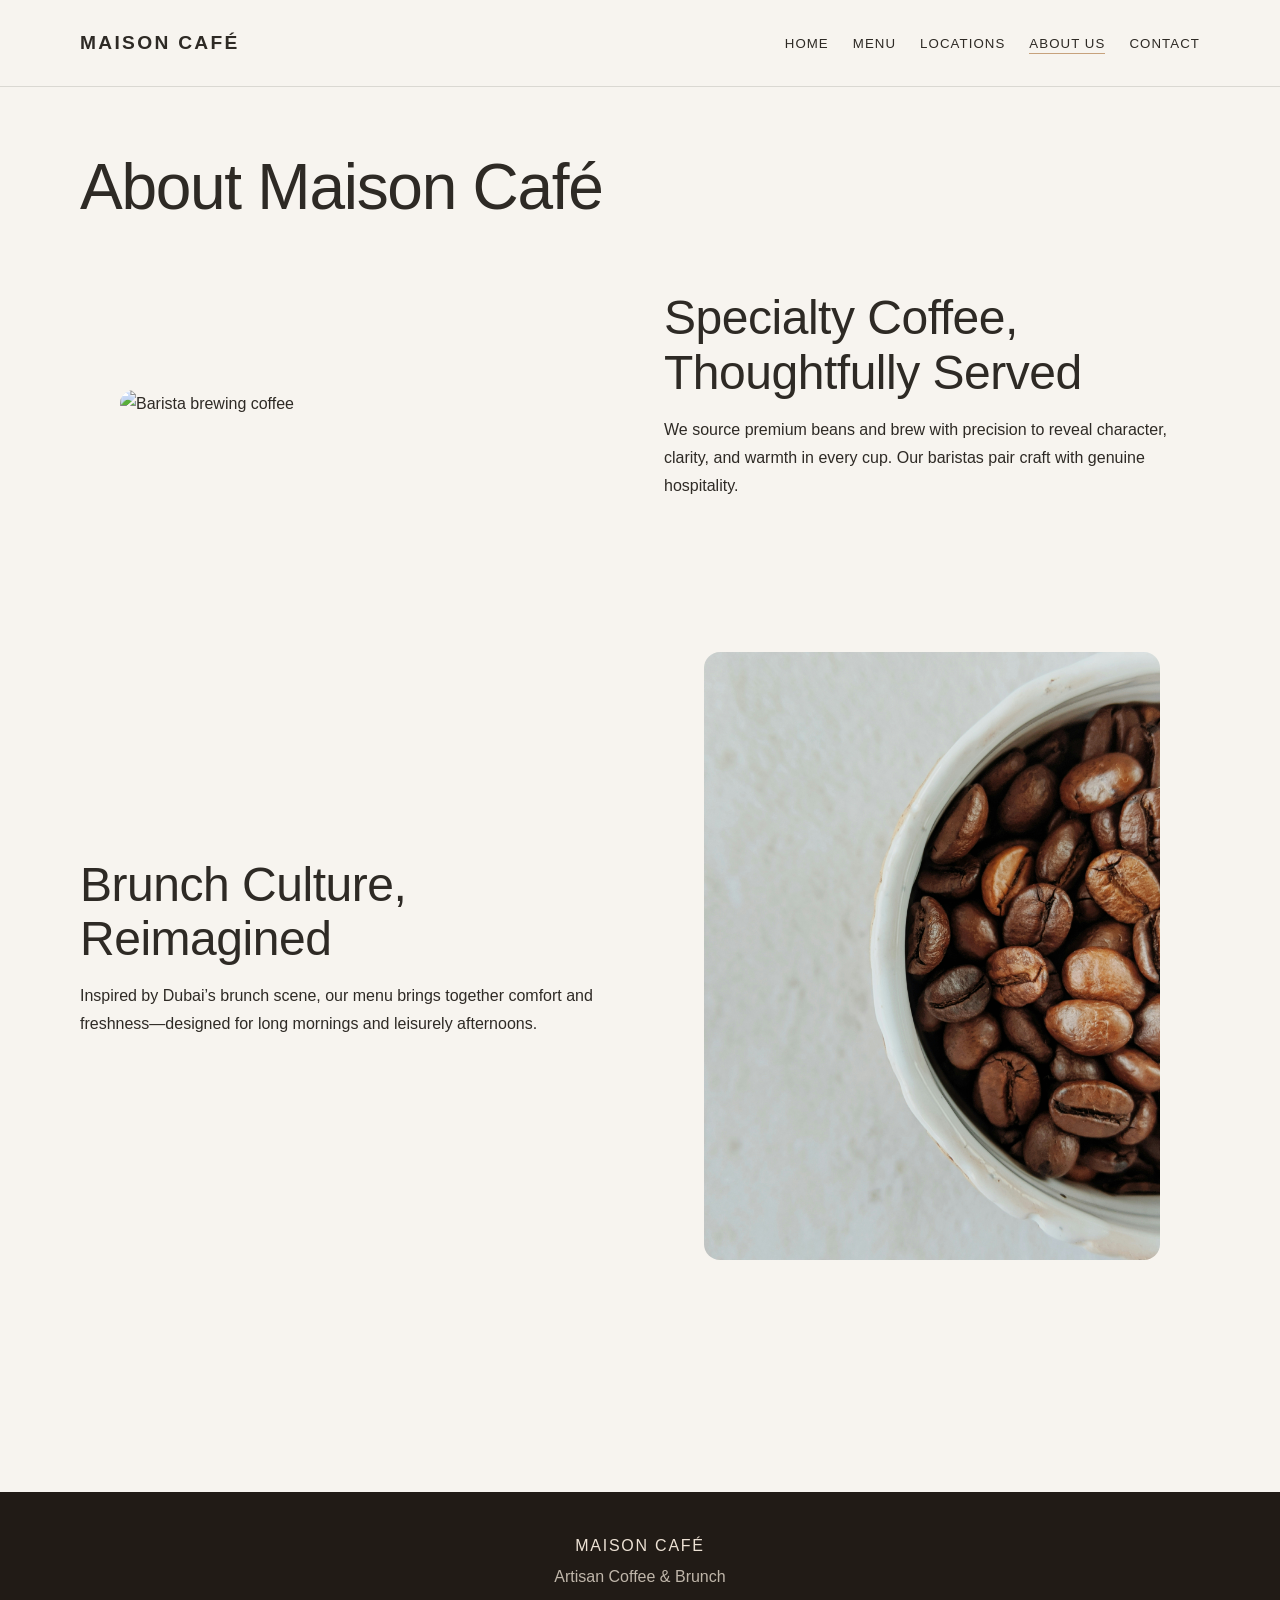
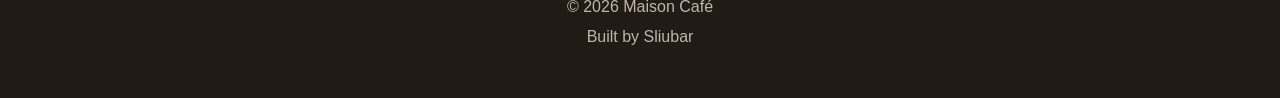
==== about.html @ 977159f5 "Refine site into warm editorial cafe aesthetic" ====
<!DOCTYPE html>
<html lang="en">
<head>
  <meta charset="UTF-8" />
  <meta name="viewport" content="width=device-width, initial-scale=1.0" />
  <title>About | Maison Café</title>
  <link rel="icon" type="image/png" href="images/cafe.favicon.png" />
  <link rel="stylesheet" href="style.css" />
</head>
<body>
  <header class="site-header">
    <nav class="nav container">
      <a class="brand" href="index.html">Maison Café</a>
      <button class="menu-toggle" aria-label="Toggle navigation" aria-expanded="false">☰</button>
      <ul class="nav-links">
        <li><a href="index.html">Home</a></li>
        <li><a href="menu.html">Menu</a></li>
        <li><a href="locations.html">Locations</a></li>
        <li><a class="active" href="about.html">About Us</a></li>
        <li><a href="contact.html">Contact</a></li>
      </ul>
    </nav>
  </header>

  <main class="page-main container reveal">
    <h1 class="page-title">About Maison Café</h1>

    <section class="split section-tight">
      <figure class="image-frame parallax-item"><img src="images/barista.jpg" alt="Barista brewing coffee" /></figure>
      <div class="panel">
        <h2>Specialty Coffee, Thoughtfully Served</h2>
        <p>We source premium beans and brew with precision to reveal character, clarity, and warmth in every cup. Our baristas pair craft with genuine hospitality.</p>
      </div>
    </section>

    <section class="split section-tight">
      <div class="panel">
        <h2>Brunch Culture, Reimagined</h2>
        <p>Inspired by Dubai’s brunch scene, our menu brings together comfort and freshness—designed for long mornings and leisurely afternoons.</p>
      </div>
      <figure class="image-frame parallax-item"><img src="images/coffee-beans.jpg" alt="Coffee beans close-up" /></figure>
    </section>
  </main>

  <footer class="footer"><div class="container"><h3>Maison Café</h3><p>Artisan Coffee &amp; Brunch</p><p>© 2026 Maison Café</p><p>Built by Sliubar</p></div></footer>
  <script src="script.js"></script>
</body>
</html>
---- style.css ----
@import url('https://fonts.cdnfonts.com/css/metropolis-2');

:root {
  --font-main: 'Metropolis', 'Helvetica Neue', Arial, sans-serif;
  --bg: #F7F4EF;
  --surface: #FCF8F2;
  --text: #2E2A25;
  --muted: #6A615A;
  --accent: #C7A27C;
  --line: rgba(46, 42, 37, 0.14);
  --radius: 16px;
}

* { box-sizing: border-box; }
html { scroll-behavior: smooth; }
html, body { margin: 0; padding: 0; }
body {
  font-family: var(--font-main);
  color: var(--text);
  background: var(--bg);
  line-height: 1.75;
}
img { max-width: 100%; display: block; }
a { color: inherit; text-decoration: none; }

.container { width: min(1120px, 92%); margin-inline: auto; }
.section { padding: 7rem 0; }
.section-tight { padding: 3rem 0 4.5rem; }

.site-header {
  position: sticky;
  top: 0;
  z-index: 1000;
  background: rgba(247, 244, 239, 0.95);
  border-bottom: 1px solid var(--line);
  transition: padding .3s ease;
}
.nav {
  min-height: 86px;
  display: flex;
  align-items: center;
  justify-content: space-between;
  gap: 1rem;
}
.brand {
  letter-spacing: .12em;
  text-transform: uppercase;
  font-size: 1.2rem;
  font-weight: 600;
}
.nav-links {
  list-style: none;
  display: flex;
  gap: 1.5rem;
  margin: 0;
  padding: 0;
}
.nav-links a {
  position: relative;
  text-transform: uppercase;
  letter-spacing: .08em;
  font-size: .83rem;
  padding-bottom: .2rem;
}
.nav-links a::after {
  content: '';
  position: absolute;
  left: 0;
  bottom: 0;
  width: 0;
  height: 1px;
  background: var(--accent);
  transition: width .3s ease;
}
.nav-links a:hover::after,
.nav-links a.active::after { width: 100%; }
.menu-toggle { display: none; border: 0; background: transparent; font-size: 1.3rem; color: var(--text); }

.hero {
  min-height: 92vh;
  display: flex;
  align-items: center;
  justify-content: center;
  position: relative;
  background-image: var(--hero-image);
  background-size: cover;
  background-position: center;
  text-align: center;
}
.hero-overlay {
  position: absolute;
  inset: 0;
  background: linear-gradient(180deg, rgba(33, 25, 19, 0.38), rgba(33, 25, 19, 0.46));
}
.hero-content {
  position: relative;
  color: #fff;
  max-width: 780px;
  padding: 5rem 0;
}
.eyebrow {
  text-transform: uppercase;
  letter-spacing: .22em;
  font-size: .75rem;
  margin-bottom: .9rem;
}
h1, h2, h3 {
  margin-top: 0;
  line-height: 1.13;
  font-weight: 500;
  letter-spacing: -.01em;
}
.hero h1 { font-size: clamp(3rem, 8vw, 5.8rem); margin-bottom: .75rem; }
.hero p { font-size: clamp(1.05rem, 2vw, 1.35rem); margin: 0 auto 1.8rem; }

.btn {
  display: inline-block;
  background: var(--accent);
  color: #fff;
  border-radius: 999px;
  padding: .88rem 1.45rem;
  font-weight: 600;
  transition: transform .25s ease, background .25s ease;
}
.btn:hover { transform: translateY(-2px); background: #b8926c; }

.page-main { padding: 4rem 0 6rem; }
.page-title {
  font-size: clamp(2.2rem, 5vw, 4rem);
  margin-bottom: 1.25rem;
  letter-spacing: -.02em;
}
.lead { color: var(--muted); max-width: 760px; margin-bottom: 2.2rem; }

.split {
  display: grid;
  grid-template-columns: 1fr 1fr;
  gap: 3rem;
  align-items: center;
}
.rounded { border-radius: var(--radius); }
.text-link { color: #7f6043; font-weight: 600; }

.panel {
  background: transparent;
  border: 0;
  padding: 0;
}
.panel h2 { font-size: clamp(1.8rem, 4vw, 3rem); margin-bottom: 1rem; }

.image-frame {
  overflow: hidden;
  border-radius: var(--radius);
}
.image-frame img {
  width: 100%;
  height: 100%;
  object-fit: cover;
  transition: transform .8s ease;
}
.image-frame:hover img { transform: scale(1.04); }

.feature-grid {
  display: grid;
  gap: 2.2rem;
  grid-template-columns: repeat(3, 1fr);
}
.feature-item h3 { margin-bottom: .4rem; font-size: 1.2rem; }
.feature-item p { margin: 0; color: var(--muted); }

.menu-layout {
  display: grid;
  gap: 3rem;
}
.menu-block {
  display: grid;
  grid-template-columns: 340px 1fr;
  gap: 2rem;
  align-items: center;
  padding: 2rem 0;
  border-top: 1px solid var(--line);
}
.menu-block:last-child { border-bottom: 1px solid var(--line); }
.menu-photo {
  border-radius: var(--radius);
  overflow: hidden;
}
.menu-photo img {
  width: 100%;
  aspect-ratio: 4/3;
  object-fit: cover;
  transition: transform .7s ease;
}
.menu-photo:hover img { transform: scale(1.04); }
.menu-title {
  font-size: 1.55rem;
  margin-bottom: 1rem;
}
.menu-list {
  list-style: none;
  margin: 0;
  padding: 0;
}
.menu-list li {
  display: flex;
  justify-content: space-between;
  align-items: baseline;
  padding: .65rem 0;
  border-bottom: 1px dashed rgba(46, 42, 37, 0.2);
}
.menu-list li:last-child { border-bottom: 0; }
.menu-list span { color: var(--muted); }
.menu-list strong { font-weight: 600; }

.location-card,
.contact-form {
  background: var(--surface);
  border: 1px solid var(--line);
  border-radius: var(--radius);
  padding: 1.6rem;
}
.map {
  width: 100%;
  min-height: 420px;
  border: 0;
  border-radius: var(--radius);
}

.contact-form { display: grid; gap: .9rem; }
label { font-size: .85rem; letter-spacing: .05em; text-transform: uppercase; color: var(--muted); }
input, textarea {
  width: 100%;
  border: 1px solid rgba(46, 42, 37, 0.22);
  border-radius: 10px;
  padding: .82rem .95rem;
  background: #fff;
  font: inherit;
}
textarea { resize: vertical; }

.footer {
  margin-top: 3rem;
  background: #211b16;
  color: #ece1d4;
  padding: 2.8rem 0;
  text-align: center;
}
.footer h3 {
  letter-spacing: .11em;
  text-transform: uppercase;
  font-size: 1rem;
  margin-bottom: .55rem;
}
.footer p { margin: .12rem 0; color: rgba(236, 225, 212, 0.78); }

.reveal {
  opacity: 0;
  transform: translateY(24px);
  transition: .9s ease;
}
.reveal.visible {
  opacity: 1;
  transform: none;
}

@media (max-width: 980px) {
  .split { grid-template-columns: 1fr; gap: 2rem; }
  .feature-grid { grid-template-columns: 1fr; gap: 1.4rem; }
  .menu-block { grid-template-columns: 1fr; gap: 1.2rem; }
}

@media (max-width: 700px) {
  .menu-toggle { display: block; }
  .nav-links {
    position: absolute;
    top: 85px;
    left: 0;
    right: 0;
    background: var(--bg);
    border-bottom: 1px solid var(--line);
    flex-direction: column;
    padding: 1rem 4%;
    transform: scaleY(0);
    transform-origin: top;
    transition: transform .25s ease;
  }
  .nav-links.open { transform: scaleY(1); }
  .section { padding: 5rem 0; }
}
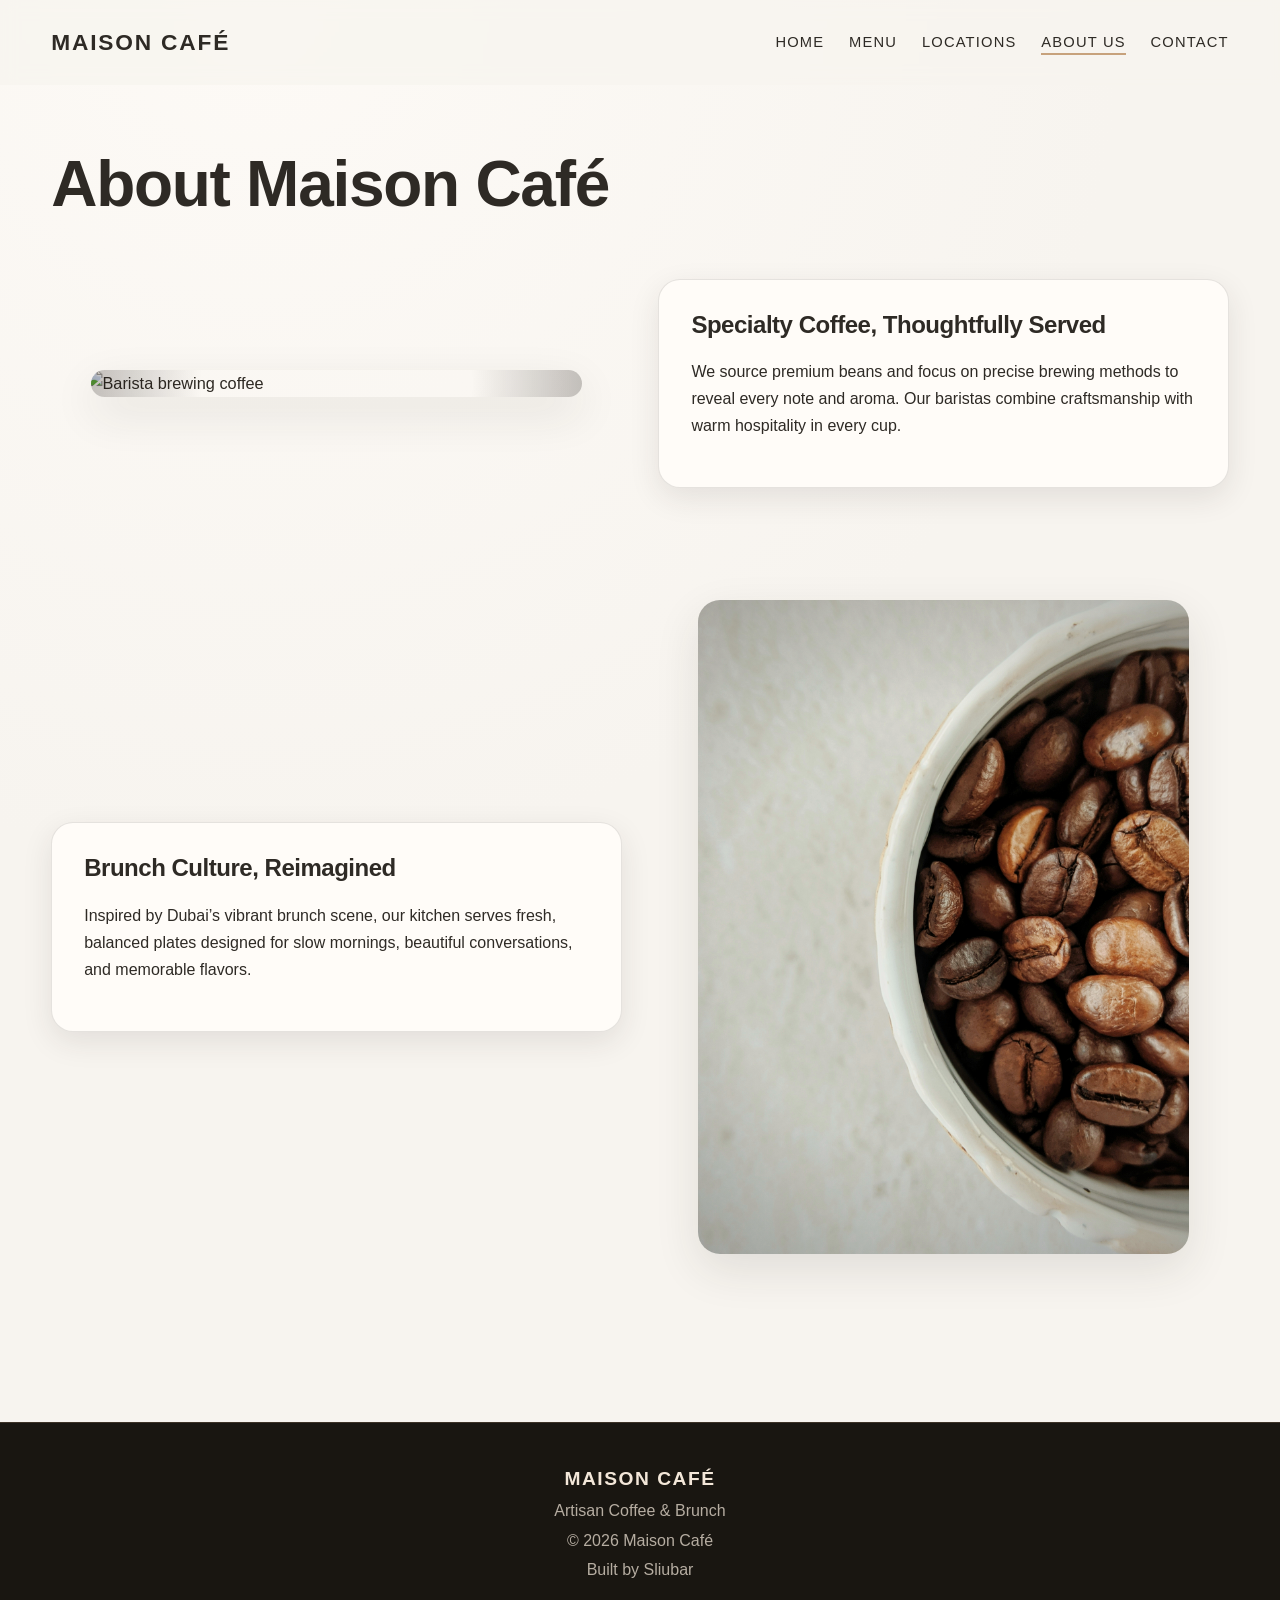
==== commit d9f18882: "Merge branch 'main' into codex/update-website-design-for-cafe-7hub5o" ====
--- a/about.html
+++ b/about.html
@@ -8,6 +8,7 @@
   <link rel="stylesheet" href="style.css" />
 </head>
 <body>
+  <div class="scroll-progress" aria-hidden="true"></div>
   <header class="site-header">
     <nav class="nav container">
       <a class="brand" href="index.html">Maison Café</a>
@@ -26,19 +27,19 @@
     <h1 class="page-title">About Maison Café</h1>
 
     <section class="split section-tight">
-      <figure class="image-frame parallax-item"><img src="images/barista.jpg" alt="Barista brewing coffee" /></figure>
+      <figure class="parallax-image-wrap shadow parallax-item"><img src="images/barista.jpg" alt="Barista brewing coffee" class="rounded" /></figure>
       <div class="panel">
         <h2>Specialty Coffee, Thoughtfully Served</h2>
-        <p>We source premium beans and brew with precision to reveal character, clarity, and warmth in every cup. Our baristas pair craft with genuine hospitality.</p>
+        <p>We source premium beans and focus on precise brewing methods to reveal every note and aroma. Our baristas combine craftsmanship with warm hospitality in every cup.</p>
       </div>
     </section>
 
     <section class="split section-tight">
       <div class="panel">
         <h2>Brunch Culture, Reimagined</h2>
-        <p>Inspired by Dubai’s brunch scene, our menu brings together comfort and freshness—designed for long mornings and leisurely afternoons.</p>
+        <p>Inspired by Dubai’s vibrant brunch scene, our kitchen serves fresh, balanced plates designed for slow mornings, beautiful conversations, and memorable flavors.</p>
       </div>
-      <figure class="image-frame parallax-item"><img src="images/coffee-beans.jpg" alt="Coffee beans close-up" /></figure>
+      <figure class="parallax-image-wrap shadow parallax-item"><img src="images/coffee-beans.jpg" alt="Coffee beans close-up" class="rounded" /></figure>
     </section>
   </main>
 
--- a/style.css
+++ b/style.css
@@ -1,14 +1,19 @@
-@import url('https://fonts.cdnfonts.com/css/metropolis-2');
+@import url('https://fonts.cdnfonts.com/css/maroni');
+@import url('https://fonts.cdnfonts.com/css/brockmann');
 
 :root {
   --font-main: 'Metropolis', 'Helvetica Neue', Arial, sans-serif;
   --bg: #F7F4EF;
-  --surface: #FCF8F2;
+  --surface: #FFFCF8;
   --text: #2E2A25;
-  --muted: #6A615A;
+  --muted: #6a6058;
   --accent: #C7A27C;
-  --line: rgba(46, 42, 37, 0.14);
-  --radius: 16px;
+  --accent-dark: #a88056;
+  --line: rgba(46, 42, 37, 0.12);
+  --glass: rgba(247, 244, 239, 0.72);
+  --shadow-soft: 0 16px 45px rgba(46, 42, 37, 0.11);
+  --shadow-card: 0 10px 30px rgba(46, 42, 37, 0.1);
+  --radius: 22px;
 }
 
 * { box-sizing: border-box; }
@@ -17,266 +22,279 @@
 body {
   font-family: var(--font-main);
   color: var(--text);
-  background: var(--bg);
-  line-height: 1.75;
+  background: radial-gradient(circle at 20% 0%, #fdfaf6 0%, var(--bg) 45%);
+  line-height: 1.7;
 }
 img { max-width: 100%; display: block; }
 a { color: inherit; text-decoration: none; }
 
-.container { width: min(1120px, 92%); margin-inline: auto; }
-.section { padding: 7rem 0; }
-.section-tight { padding: 3rem 0 4.5rem; }
+.scroll-progress {
+  position: fixed;
+  top: 0;
+  left: 0;
+  height: 3px;
+  width: 0;
+  z-index: 2200;
+  background: linear-gradient(90deg, var(--accent-dark), var(--accent));
+}
+
+.container { width: min(1180px, 92%); margin-inline: auto; }
+.section { padding: 6rem 0; }
+.section-tight { padding: 2.5rem 0 3.5rem; }
 
 .site-header {
   position: sticky;
   top: 0;
-  z-index: 1000;
-  background: rgba(247, 244, 239, 0.95);
-  border-bottom: 1px solid var(--line);
-  transition: padding .3s ease;
+  z-index: 2000;
+  background: var(--glass);
+  border-bottom: 1px solid transparent;
+  backdrop-filter: blur(8px);
+  transition: .35s ease;
+}
+.site-header.scrolled {
+  border-bottom-color: var(--line);
+  backdrop-filter: blur(16px);
+  box-shadow: 0 10px 22px rgba(46, 42, 37, 0.08);
 }
 .nav {
-  min-height: 86px;
+  min-height: 84px;
   display: flex;
   align-items: center;
   justify-content: space-between;
   gap: 1rem;
-}
+  transition: min-height .35s ease;
+}
+.site-header.scrolled .nav { min-height: 68px; }
 .brand {
-  letter-spacing: .12em;
+  font-size: 1.42rem;
+  letter-spacing: 0.08em;
   text-transform: uppercase;
-  font-size: 1.2rem;
   font-weight: 600;
 }
-.nav-links {
-  list-style: none;
-  display: flex;
-  gap: 1.5rem;
-  margin: 0;
-  padding: 0;
-}
+.nav-links { list-style: none; display: flex; gap: 1.55rem; margin: 0; padding: 0; }
 .nav-links a {
   position: relative;
+  padding-bottom: 0.2rem;
+  font-size: .92rem;
+  letter-spacing: .08em;
   text-transform: uppercase;
-  letter-spacing: .08em;
-  font-size: .83rem;
-  padding-bottom: .2rem;
 }
 .nav-links a::after {
   content: '';
   position: absolute;
+  bottom: -1px;
   left: 0;
-  bottom: 0;
   width: 0;
-  height: 1px;
+  height: 1.5px;
   background: var(--accent);
-  transition: width .3s ease;
+  transition: width .32s ease;
 }
 .nav-links a:hover::after,
 .nav-links a.active::after { width: 100%; }
-.menu-toggle { display: none; border: 0; background: transparent; font-size: 1.3rem; color: var(--text); }
+.menu-toggle { display: none; border: 0; background: transparent; font-size: 1.4rem; color: var(--text); }
 
 .hero {
-  min-height: 92vh;
+  min-height: 100vh;
   display: flex;
   align-items: center;
   justify-content: center;
   position: relative;
+  overflow: hidden;
+}
+.hero::before {
+  content: '';
+  position: absolute;
+  inset: 0;
   background-image: var(--hero-image);
   background-size: cover;
   background-position: center;
-  text-align: center;
-}
+  transform: scale(1.06);
+  animation: heroZoom 8s ease-out forwards;
+  will-change: transform;
+}
+@keyframes heroZoom { to { transform: scale(1.13); } }
 .hero-overlay {
   position: absolute;
   inset: 0;
-  background: linear-gradient(180deg, rgba(33, 25, 19, 0.38), rgba(33, 25, 19, 0.46));
+  background:
+    radial-gradient(circle at 70% 20%, rgba(199,162,124,0.14) 0%, transparent 40%),
+    linear-gradient(105deg, rgba(20, 16, 12, 0.7), rgba(20, 16, 12, 0.25));
 }
 .hero-content {
   position: relative;
   color: #fff;
-  max-width: 780px;
-  padding: 5rem 0;
+  padding: 7rem 0;
+  max-width: 760px;
 }
 .eyebrow {
   text-transform: uppercase;
-  letter-spacing: .22em;
+  letter-spacing: .26em;
   font-size: .75rem;
+  opacity: .92;
   margin-bottom: .9rem;
 }
-h1, h2, h3 {
+h1, h2, h3, h4, h5, h6 {
   margin-top: 0;
-  line-height: 1.13;
-  font-weight: 500;
-  letter-spacing: -.01em;
-}
-.hero h1 { font-size: clamp(3rem, 8vw, 5.8rem); margin-bottom: .75rem; }
-.hero p { font-size: clamp(1.05rem, 2vw, 1.35rem); margin: 0 auto 1.8rem; }
+  line-height: 1.1;
+  letter-spacing: -0.02em;
+  font-weight: 600;
+}
+.hero h1 { font-size: clamp(3.2rem, 9vw, 7rem); margin: 0 0 1rem; }
+.hero p { font-size: clamp(1rem, 2vw, 1.32rem); max-width: 560px; }
 
 .btn {
-  display: inline-block;
+  display: inline-flex;
+  align-items: center;
+  gap: .5rem;
   background: var(--accent);
   color: #fff;
+  padding: .95rem 1.5rem;
   border-radius: 999px;
-  padding: .88rem 1.45rem;
+  border: 0;
   font-weight: 600;
-  transition: transform .25s ease, background .25s ease;
-}
-.btn:hover { transform: translateY(-2px); background: #b8926c; }
+  letter-spacing: .03em;
+  box-shadow: 0 12px 24px rgba(199, 162, 124, .34);
+  transition: .3s ease;
+}
+.btn:hover { transform: translateY(-3px); box-shadow: 0 16px 30px rgba(199, 162, 124, .42); background: var(--accent-dark); }
 
 .page-main { padding: 4rem 0 6rem; }
-.page-title {
-  font-size: clamp(2.2rem, 5vw, 4rem);
-  margin-bottom: 1.25rem;
-  letter-spacing: -.02em;
-}
+.page-title { font-size: clamp(2.4rem, 5vw, 4.3rem); margin-bottom: 1.2rem; }
 .lead { color: var(--muted); max-width: 760px; margin-bottom: 2.2rem; }
 
-.split {
-  display: grid;
-  grid-template-columns: 1fr 1fr;
-  gap: 3rem;
-  align-items: center;
-}
+.split { display: grid; grid-template-columns: 1fr 1fr; gap: 2.3rem; align-items: center; }
 .rounded { border-radius: var(--radius); }
-.text-link { color: #7f6043; font-weight: 600; }
-
-.panel {
-  background: transparent;
-  border: 0;
-  padding: 0;
-}
-.panel h2 { font-size: clamp(1.8rem, 4vw, 3rem); margin-bottom: 1rem; }
-
-.image-frame {
+.shadow { box-shadow: var(--shadow-soft); }
+.text-link { color: var(--accent-dark); font-weight: 600; }
+
+.parallax-image-wrap {
+  position: relative;
   overflow: hidden;
   border-radius: var(--radius);
 }
-.image-frame img {
+.parallax-image-wrap::after {
+  content: '';
+  position: absolute;
+  inset: 0;
+  background: radial-gradient(circle at 50% 50%, transparent 55%, rgba(18, 12, 8, 0.24) 100%);
+  pointer-events: none;
+}
+.parallax-image-wrap img {
   width: 100%;
   height: 100%;
   object-fit: cover;
-  transition: transform .8s ease;
-}
-.image-frame:hover img { transform: scale(1.04); }
-
-.feature-grid {
-  display: grid;
-  gap: 2.2rem;
-  grid-template-columns: repeat(3, 1fr);
-}
-.feature-item h3 { margin-bottom: .4rem; font-size: 1.2rem; }
-.feature-item p { margin: 0; color: var(--muted); }
-
-.menu-layout {
-  display: grid;
-  gap: 3rem;
-}
-.menu-block {
-  display: grid;
-  grid-template-columns: 340px 1fr;
-  gap: 2rem;
-  align-items: center;
-  padding: 2rem 0;
-  border-top: 1px solid var(--line);
-}
-.menu-block:last-child { border-bottom: 1px solid var(--line); }
-.menu-photo {
+  filter: sepia(.12) saturate(1.05) contrast(1.02);
+  transform: scale(1.02);
+  transition: transform .6s ease;
+}
+.parallax-image-wrap:hover img { transform: scale(1.08); }
+
+.panel, .menu-card, .location-card, .contact-form {
+  background: var(--surface);
   border-radius: var(--radius);
+  border: 1px solid var(--line);
+  box-shadow: var(--shadow-card);
+}
+.panel { padding: 2rem; }
+
+.card-grid { display: grid; gap: 1.35rem; }
+.card-grid.three { grid-template-columns: repeat(3, 1fr); }
+.card-grid.four { grid-template-columns: repeat(4, 1fr); }
+.menu-card {
   overflow: hidden;
-}
-.menu-photo img {
+  transition: transform .35s ease, box-shadow .35s ease;
+}
+.menu-card img {
   width: 100%;
   aspect-ratio: 4/3;
   object-fit: cover;
-  transition: transform .7s ease;
-}
-.menu-photo:hover img { transform: scale(1.04); }
-.menu-title {
-  font-size: 1.55rem;
-  margin-bottom: 1rem;
-}
-.menu-list {
-  list-style: none;
-  margin: 0;
-  padding: 0;
-}
-.menu-list li {
-  display: flex;
-  justify-content: space-between;
-  align-items: baseline;
-  padding: .65rem 0;
-  border-bottom: 1px dashed rgba(46, 42, 37, 0.2);
-}
-.menu-list li:last-child { border-bottom: 0; }
-.menu-list span { color: var(--muted); }
-.menu-list strong { font-weight: 600; }
-
-.location-card,
-.contact-form {
-  background: var(--surface);
-  border: 1px solid var(--line);
-  border-radius: var(--radius);
-  padding: 1.6rem;
-}
+  transition: transform .6s cubic-bezier(.2,.6,.1,1);
+  filter: sepia(.08) saturate(1.05);
+}
+.menu-card:hover { transform: translateY(-8px); box-shadow: var(--shadow-soft); }
+.menu-card:hover img { transform: scale(1.08); }
+.card-content { padding: 1rem 1.1rem 1.25rem; }
+.card-content h3 { margin-bottom: .2rem; font-size: 1.1rem; }
+.card-content p { margin: 0; color: var(--accent-dark); font-weight: 700; }
+.menu-section-title { margin: 3.2rem 0 1rem; font-size: 2rem; }
+
+.location-card, .contact-form { padding: 1.7rem; }
 .map {
   width: 100%;
   min-height: 420px;
   border: 0;
   border-radius: var(--radius);
-}
-
-.contact-form { display: grid; gap: .9rem; }
-label { font-size: .85rem; letter-spacing: .05em; text-transform: uppercase; color: var(--muted); }
-input, textarea {
+  box-shadow: var(--shadow-soft);
+}
+
+.contact-form { display: grid; gap: 1rem; }
+.field { position: relative; }
+.field input,
+.field textarea {
   width: 100%;
-  border: 1px solid rgba(46, 42, 37, 0.22);
-  border-radius: 10px;
-  padding: .82rem .95rem;
+  padding: 1.2rem .95rem .55rem;
+  border-radius: 12px;
+  border: 1px solid var(--line);
+  font: inherit;
   background: #fff;
-  font: inherit;
-}
-textarea { resize: vertical; }
+  box-shadow: inset 0 1px 0 rgba(255,255,255,.5), 0 6px 16px rgba(46, 42, 37, 0.05);
+}
+.field label {
+  position: absolute;
+  left: .9rem;
+  top: .95rem;
+  font-size: .84rem;
+  color: var(--muted);
+  transition: .24s ease;
+  pointer-events: none;
+}
+.field input:focus,
+.field textarea:focus { outline: none; border-color: rgba(199,162,124,.9); box-shadow: 0 0 0 4px rgba(199,162,124,.15); }
+.field input:focus + label,
+.field input:not(:placeholder-shown) + label,
+.field textarea:focus + label,
+.field textarea:not(:placeholder-shown) + label {
+  transform: translateY(-.55rem) scale(.88);
+  color: var(--accent-dark);
+}
 
 .footer {
-  margin-top: 3rem;
-  background: #211b16;
-  color: #ece1d4;
+  border-top: 1px solid rgba(199,162,124,0.2);
+  background: #191611;
+  color: #f3e7d9;
   padding: 2.8rem 0;
   text-align: center;
 }
-.footer h3 {
-  letter-spacing: .11em;
-  text-transform: uppercase;
-  font-size: 1rem;
-  margin-bottom: .55rem;
-}
-.footer p { margin: .12rem 0; color: rgba(236, 225, 212, 0.78); }
-
-.reveal {
+.footer h3 { font-size: 1.2rem; letter-spacing: .08em; text-transform: uppercase; margin-bottom: .5rem; }
+.footer p { margin: .15rem 0; color: rgba(243, 231, 217, .72); }
+.footer a:hover { color: var(--accent); }
+
+.reveal,
+.reveal-stagger > * {
   opacity: 0;
-  transform: translateY(24px);
-  transition: .9s ease;
-}
-.reveal.visible {
+  transform: translateY(28px);
+  transition: transform .8s cubic-bezier(.18,.71,.23,.99), opacity .8s ease;
+}
+.reveal.visible,
+.reveal-stagger > *.visible {
   opacity: 1;
   transform: none;
 }
 
 @media (max-width: 980px) {
-  .split { grid-template-columns: 1fr; gap: 2rem; }
-  .feature-grid { grid-template-columns: 1fr; gap: 1.4rem; }
-  .menu-block { grid-template-columns: 1fr; gap: 1.2rem; }
+  .card-grid.four, .card-grid.three { grid-template-columns: repeat(2, 1fr); }
+  .split { grid-template-columns: 1fr; }
+  .hero { min-height: 92vh; }
 }
 
 @media (max-width: 700px) {
   .menu-toggle { display: block; }
   .nav-links {
     position: absolute;
-    top: 85px;
+    top: 70px;
     left: 0;
     right: 0;
-    background: var(--bg);
+    background: rgba(247,244,239,.96);
     border-bottom: 1px solid var(--line);
     flex-direction: column;
     padding: 1rem 4%;
@@ -285,5 +303,6 @@
     transition: transform .25s ease;
   }
   .nav-links.open { transform: scaleY(1); }
-  .section { padding: 5rem 0; }
-}
+  .card-grid.four, .card-grid.three { grid-template-columns: 1fr; }
+  .hero h1 { font-size: clamp(2.7rem, 11vw, 4rem); }
+}
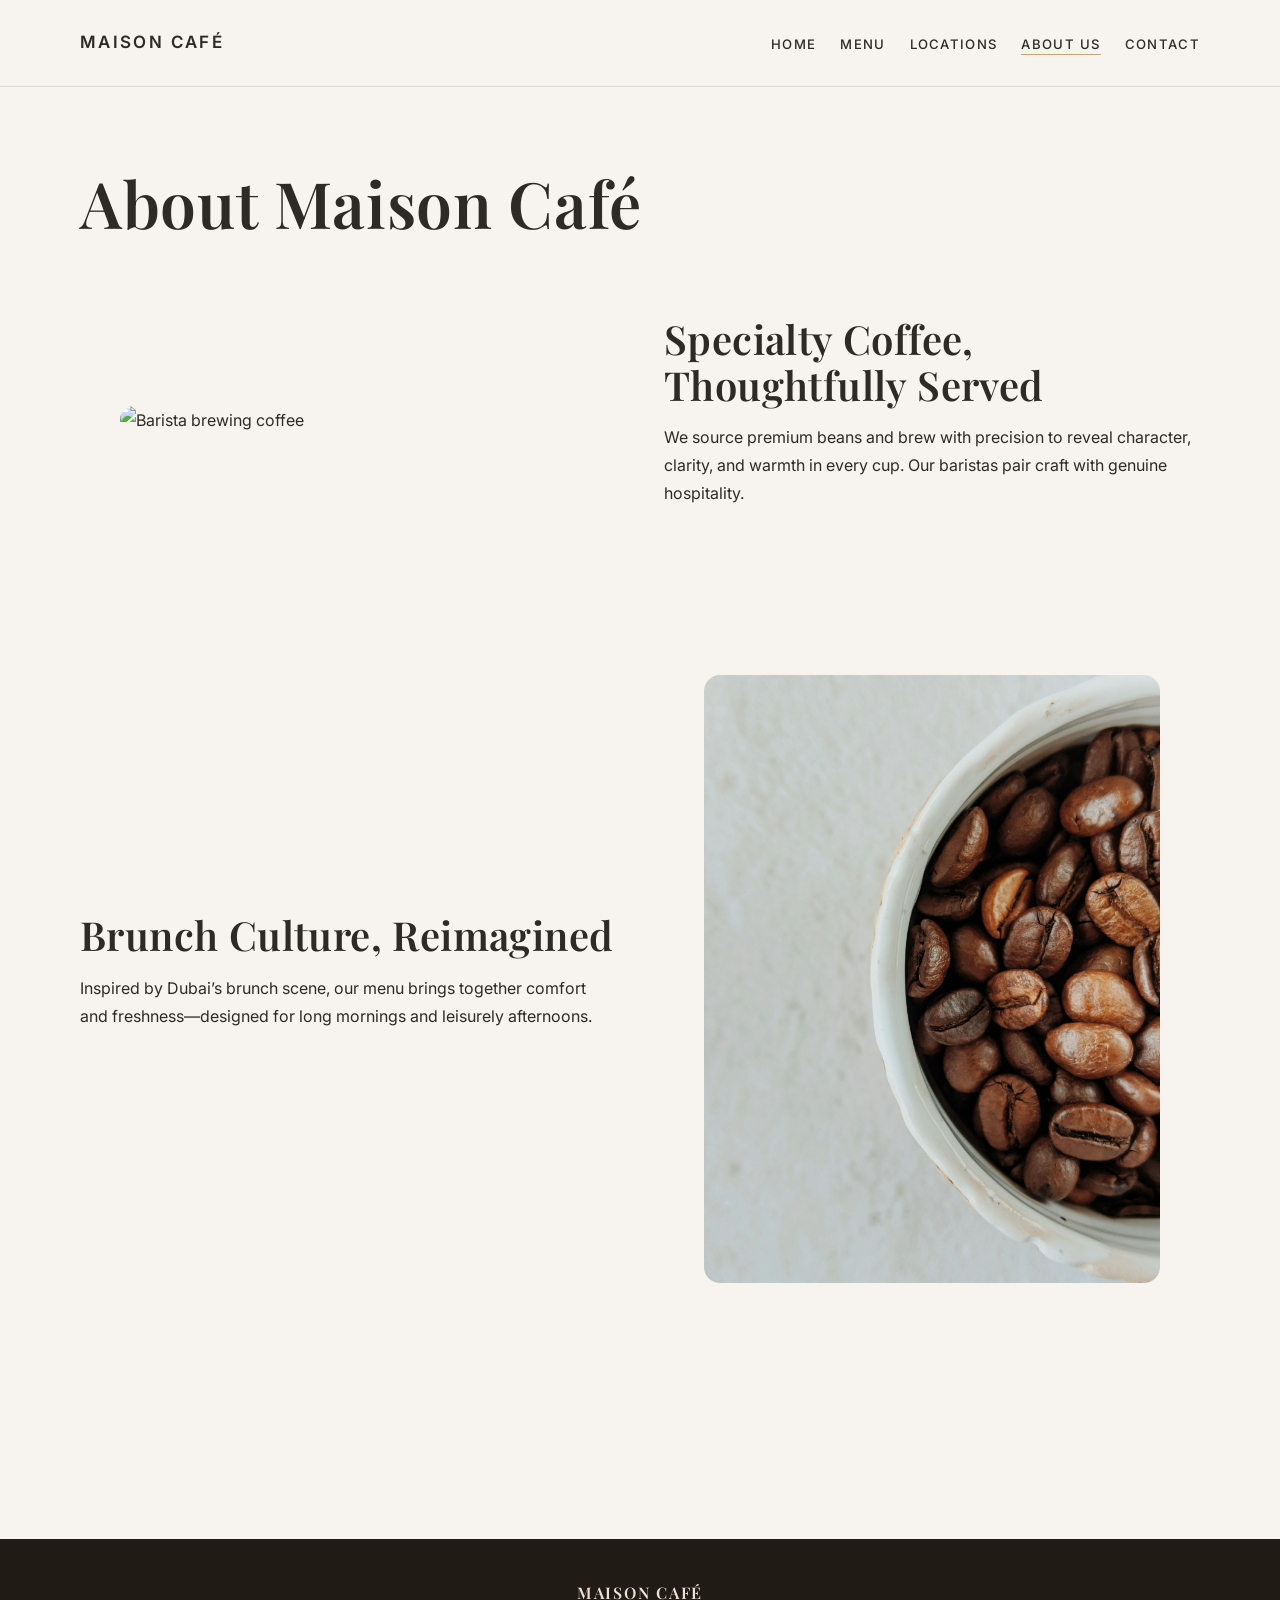
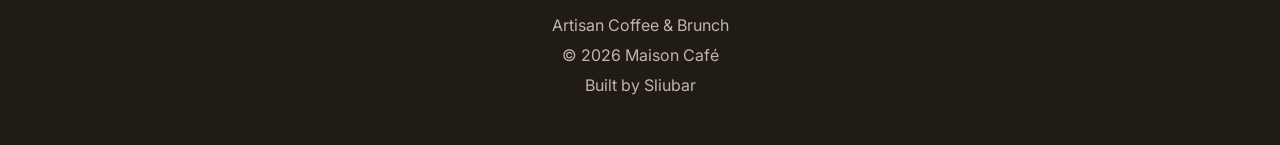
==== commit 7072e555: "Refactor typography to Playfair Display + Inter editorial system" ====
--- a/about.html
+++ b/about.html
@@ -8,7 +8,6 @@
   <link rel="stylesheet" href="style.css" />
 </head>
 <body>
-  <div class="scroll-progress" aria-hidden="true"></div>
   <header class="site-header">
     <nav class="nav container">
       <a class="brand" href="index.html">Maison Café</a>
@@ -27,19 +26,19 @@
     <h1 class="page-title">About Maison Café</h1>
 
     <section class="split section-tight">
-      <figure class="parallax-image-wrap shadow parallax-item"><img src="images/barista.jpg" alt="Barista brewing coffee" class="rounded" /></figure>
+      <figure class="image-frame parallax-item"><img src="images/barista.jpg" alt="Barista brewing coffee" /></figure>
       <div class="panel">
         <h2>Specialty Coffee, Thoughtfully Served</h2>
-        <p>We source premium beans and focus on precise brewing methods to reveal every note and aroma. Our baristas combine craftsmanship with warm hospitality in every cup.</p>
+        <p>We source premium beans and brew with precision to reveal character, clarity, and warmth in every cup. Our baristas pair craft with genuine hospitality.</p>
       </div>
     </section>
 
     <section class="split section-tight">
       <div class="panel">
         <h2>Brunch Culture, Reimagined</h2>
-        <p>Inspired by Dubai’s vibrant brunch scene, our kitchen serves fresh, balanced plates designed for slow mornings, beautiful conversations, and memorable flavors.</p>
+        <p>Inspired by Dubai’s brunch scene, our menu brings together comfort and freshness—designed for long mornings and leisurely afternoons.</p>
       </div>
-      <figure class="parallax-image-wrap shadow parallax-item"><img src="images/coffee-beans.jpg" alt="Coffee beans close-up" class="rounded" /></figure>
+      <figure class="image-frame parallax-item"><img src="images/coffee-beans.jpg" alt="Coffee beans close-up" /></figure>
     </section>
   </main>
 
--- a/style.css
+++ b/style.css
@@ -1,19 +1,15 @@
-@import url('https://fonts.cdnfonts.com/css/maroni');
-@import url('https://fonts.cdnfonts.com/css/brockmann');
+@import url('https://fonts.googleapis.com/css2?family=Inter:wght@400;500;600&family=Playfair+Display:wght@500;600;700&display=swap');
 
 :root {
-  --font-main: 'Metropolis', 'Helvetica Neue', Arial, sans-serif;
+  --font-main: 'Inter', 'Helvetica Neue', Arial, sans-serif;
+  --font-display: 'Playfair Display', Georgia, serif;
   --bg: #F7F4EF;
-  --surface: #FFFCF8;
+  --surface: #FCF8F2;
   --text: #2E2A25;
-  --muted: #6a6058;
+  --muted: #6A615A;
   --accent: #C7A27C;
-  --accent-dark: #a88056;
-  --line: rgba(46, 42, 37, 0.12);
-  --glass: rgba(247, 244, 239, 0.72);
-  --shadow-soft: 0 16px 45px rgba(46, 42, 37, 0.11);
-  --shadow-card: 0 10px 30px rgba(46, 42, 37, 0.1);
-  --radius: 22px;
+  --line: rgba(46, 42, 37, 0.14);
+  --radius: 16px;
 }
 
 * { box-sizing: border-box; }
@@ -22,279 +18,278 @@
 body {
   font-family: var(--font-main);
   color: var(--text);
-  background: radial-gradient(circle at 20% 0%, #fdfaf6 0%, var(--bg) 45%);
-  line-height: 1.7;
+  background: var(--bg);
+  line-height: 1.75;
 }
 img { max-width: 100%; display: block; }
 a { color: inherit; text-decoration: none; }
 
-.scroll-progress {
-  position: fixed;
-  top: 0;
-  left: 0;
-  height: 3px;
-  width: 0;
-  z-index: 2200;
-  background: linear-gradient(90deg, var(--accent-dark), var(--accent));
-}
-
-.container { width: min(1180px, 92%); margin-inline: auto; }
-.section { padding: 6rem 0; }
-.section-tight { padding: 2.5rem 0 3.5rem; }
+.container { width: min(1120px, 92%); margin-inline: auto; }
+.section { padding: 8rem 0; }
+.section-tight { padding: 3.5rem 0 5rem; }
 
 .site-header {
   position: sticky;
   top: 0;
-  z-index: 2000;
-  background: var(--glass);
-  border-bottom: 1px solid transparent;
-  backdrop-filter: blur(8px);
-  transition: .35s ease;
-}
-.site-header.scrolled {
-  border-bottom-color: var(--line);
-  backdrop-filter: blur(16px);
-  box-shadow: 0 10px 22px rgba(46, 42, 37, 0.08);
+  z-index: 1000;
+  background: rgba(247, 244, 239, 0.95);
+  border-bottom: 1px solid var(--line);
+  transition: padding .3s ease;
 }
 .nav {
-  min-height: 84px;
+  min-height: 86px;
   display: flex;
   align-items: center;
   justify-content: space-between;
   gap: 1rem;
-  transition: min-height .35s ease;
-}
-.site-header.scrolled .nav { min-height: 68px; }
+}
 .brand {
-  font-size: 1.42rem;
-  letter-spacing: 0.08em;
+  font-family: var(--font-main);
+  letter-spacing: .14em;
   text-transform: uppercase;
+  font-size: 1.06rem;
   font-weight: 600;
 }
-.nav-links { list-style: none; display: flex; gap: 1.55rem; margin: 0; padding: 0; }
+.nav-links {
+  list-style: none;
+  display: flex;
+  gap: 1.5rem;
+  margin: 0;
+  padding: 0;
+}
 .nav-links a {
   position: relative;
-  padding-bottom: 0.2rem;
-  font-size: .92rem;
-  letter-spacing: .08em;
+  font-family: var(--font-main);
   text-transform: uppercase;
+  letter-spacing: .1em;
+  font-size: .82rem;
+  font-weight: 500;
+  padding-bottom: .2rem;
 }
 .nav-links a::after {
   content: '';
   position: absolute;
-  bottom: -1px;
   left: 0;
+  bottom: 0;
   width: 0;
-  height: 1.5px;
+  height: 1px;
   background: var(--accent);
-  transition: width .32s ease;
+  transition: width .3s ease;
 }
 .nav-links a:hover::after,
 .nav-links a.active::after { width: 100%; }
-.menu-toggle { display: none; border: 0; background: transparent; font-size: 1.4rem; color: var(--text); }
+.menu-toggle { display: none; border: 0; background: transparent; font-size: 1.3rem; color: var(--text); }
 
 .hero {
-  min-height: 100vh;
+  min-height: 92vh;
   display: flex;
   align-items: center;
   justify-content: center;
   position: relative;
-  overflow: hidden;
-}
-.hero::before {
-  content: '';
-  position: absolute;
-  inset: 0;
   background-image: var(--hero-image);
   background-size: cover;
   background-position: center;
-  transform: scale(1.06);
-  animation: heroZoom 8s ease-out forwards;
-  will-change: transform;
-}
-@keyframes heroZoom { to { transform: scale(1.13); } }
+  text-align: center;
+}
 .hero-overlay {
   position: absolute;
   inset: 0;
-  background:
-    radial-gradient(circle at 70% 20%, rgba(199,162,124,0.14) 0%, transparent 40%),
-    linear-gradient(105deg, rgba(20, 16, 12, 0.7), rgba(20, 16, 12, 0.25));
+  background: linear-gradient(180deg, rgba(33, 25, 19, 0.38), rgba(33, 25, 19, 0.46));
 }
 .hero-content {
   position: relative;
   color: #fff;
-  padding: 7rem 0;
-  max-width: 760px;
+  max-width: 780px;
+  padding: 5rem 0;
 }
 .eyebrow {
   text-transform: uppercase;
-  letter-spacing: .26em;
+  letter-spacing: .22em;
   font-size: .75rem;
-  opacity: .92;
   margin-bottom: .9rem;
 }
-h1, h2, h3, h4, h5, h6 {
+h1, h2, h3 {
   margin-top: 0;
-  line-height: 1.1;
-  letter-spacing: -0.02em;
+  font-family: var(--font-display);
+  line-height: 1.14;
   font-weight: 600;
-}
-.hero h1 { font-size: clamp(3.2rem, 9vw, 7rem); margin: 0 0 1rem; }
-.hero p { font-size: clamp(1rem, 2vw, 1.32rem); max-width: 560px; }
+  letter-spacing: 0.01em;
+}
+.hero h1 { font-size: clamp(3rem, 6vw, 4rem); margin-bottom: .75rem; }
+.hero p { font-family: var(--font-display); font-size: clamp(1.4rem, 2.5vw, 2rem); letter-spacing: 0.01em; margin: 0 auto 1.8rem; }
 
 .btn {
-  display: inline-flex;
-  align-items: center;
-  gap: .5rem;
+  display: inline-block;
   background: var(--accent);
   color: #fff;
-  padding: .95rem 1.5rem;
   border-radius: 999px;
+  padding: .88rem 1.45rem;
+  font-weight: 600;
+  transition: transform .25s ease, background .25s ease;
+}
+.btn:hover { transform: translateY(-2px); background: #b8926c; }
+
+.page-main { padding: 5rem 0 7rem; }
+.page-title {
+  font-size: clamp(3rem, 5vw, 4rem);
+  margin-bottom: 1.25rem;
+  letter-spacing: 0.01em;
+}
+.lead { color: var(--muted); max-width: 760px; margin-bottom: 2.2rem; }
+
+.split {
+  display: grid;
+  grid-template-columns: 1fr 1fr;
+  gap: 3rem;
+  align-items: center;
+}
+.rounded { border-radius: var(--radius); }
+.text-link { color: #7f6043; font-weight: 600; }
+
+.panel {
+  background: transparent;
   border: 0;
-  font-weight: 600;
-  letter-spacing: .03em;
-  box-shadow: 0 12px 24px rgba(199, 162, 124, .34);
-  transition: .3s ease;
-}
-.btn:hover { transform: translateY(-3px); box-shadow: 0 16px 30px rgba(199, 162, 124, .42); background: var(--accent-dark); }
-
-.page-main { padding: 4rem 0 6rem; }
-.page-title { font-size: clamp(2.4rem, 5vw, 4.3rem); margin-bottom: 1.2rem; }
-.lead { color: var(--muted); max-width: 760px; margin-bottom: 2.2rem; }
-
-.split { display: grid; grid-template-columns: 1fr 1fr; gap: 2.3rem; align-items: center; }
-.rounded { border-radius: var(--radius); }
-.shadow { box-shadow: var(--shadow-soft); }
-.text-link { color: var(--accent-dark); font-weight: 600; }
-
-.parallax-image-wrap {
-  position: relative;
+  padding: 0;
+}
+.panel h2 { font-size: clamp(2.25rem, 4vw, 2.5rem); margin-bottom: 1rem; }
+
+.image-frame {
   overflow: hidden;
   border-radius: var(--radius);
 }
-.parallax-image-wrap::after {
-  content: '';
-  position: absolute;
-  inset: 0;
-  background: radial-gradient(circle at 50% 50%, transparent 55%, rgba(18, 12, 8, 0.24) 100%);
-  pointer-events: none;
-}
-.parallax-image-wrap img {
+.image-frame img {
   width: 100%;
   height: 100%;
   object-fit: cover;
-  filter: sepia(.12) saturate(1.05) contrast(1.02);
-  transform: scale(1.02);
-  transition: transform .6s ease;
-}
-.parallax-image-wrap:hover img { transform: scale(1.08); }
-
-.panel, .menu-card, .location-card, .contact-form {
-  background: var(--surface);
+  transition: transform .8s ease;
+}
+.image-frame:hover img { transform: scale(1.04); }
+
+.feature-grid {
+  display: grid;
+  gap: 2.2rem;
+  grid-template-columns: repeat(3, 1fr);
+}
+.feature-item h3 { margin-bottom: .4rem; font-size: clamp(1.5rem, 2.2vw, 1.75rem); }
+.feature-item p { margin: 0; color: var(--muted); }
+
+.menu-layout {
+  display: grid;
+  gap: 3rem;
+}
+.menu-block {
+  display: grid;
+  grid-template-columns: 340px 1fr;
+  gap: 2rem;
+  align-items: center;
+  padding: 2rem 0;
+  border-top: 1px solid var(--line);
+}
+.menu-block:last-child { border-bottom: 1px solid var(--line); }
+.menu-photo {
   border-radius: var(--radius);
-  border: 1px solid var(--line);
-  box-shadow: var(--shadow-card);
-}
-.panel { padding: 2rem; }
-
-.card-grid { display: grid; gap: 1.35rem; }
-.card-grid.three { grid-template-columns: repeat(3, 1fr); }
-.card-grid.four { grid-template-columns: repeat(4, 1fr); }
-.menu-card {
   overflow: hidden;
-  transition: transform .35s ease, box-shadow .35s ease;
-}
-.menu-card img {
+}
+.menu-photo img {
   width: 100%;
   aspect-ratio: 4/3;
   object-fit: cover;
-  transition: transform .6s cubic-bezier(.2,.6,.1,1);
-  filter: sepia(.08) saturate(1.05);
-}
-.menu-card:hover { transform: translateY(-8px); box-shadow: var(--shadow-soft); }
-.menu-card:hover img { transform: scale(1.08); }
-.card-content { padding: 1rem 1.1rem 1.25rem; }
-.card-content h3 { margin-bottom: .2rem; font-size: 1.1rem; }
-.card-content p { margin: 0; color: var(--accent-dark); font-weight: 700; }
-.menu-section-title { margin: 3.2rem 0 1rem; font-size: 2rem; }
-
-.location-card, .contact-form { padding: 1.7rem; }
+  transition: transform .7s ease;
+}
+.menu-photo:hover img { transform: scale(1.04); }
+.menu-title {
+  font-size: clamp(1.5rem, 2.5vw, 1.75rem);
+  margin-bottom: 1rem;
+}
+.menu-list {
+  list-style: none;
+  margin: 0;
+  padding: 0;
+}
+.menu-list li {
+  display: flex;
+  align-items: baseline;
+  gap: .75rem;
+  padding: .65rem 0;
+  border-bottom: 1px dashed rgba(46, 42, 37, 0.2);
+}
+.menu-list li::after {
+  content: "";
+  flex: 1;
+  border-bottom: 1px dotted rgba(46, 42, 37, 0.35);
+  transform: translateY(-.25rem);
+}
+.menu-list li:last-child { border-bottom: 0; }
+.menu-list span { color: var(--text); font-family: var(--font-display); font-size: 1.13rem; }
+.menu-list strong { font-weight: 500; font-family: var(--font-main); font-size: 1rem; letter-spacing: .03em; color: var(--muted); }
+
+.location-card,
+.contact-form {
+  background: var(--surface);
+  border: 1px solid var(--line);
+  border-radius: var(--radius);
+  padding: 1.6rem;
+}
 .map {
   width: 100%;
   min-height: 420px;
   border: 0;
   border-radius: var(--radius);
-  box-shadow: var(--shadow-soft);
-}
-
-.contact-form { display: grid; gap: 1rem; }
-.field { position: relative; }
-.field input,
-.field textarea {
+}
+
+.contact-form { display: grid; gap: .9rem; }
+label { font-size: .85rem; letter-spacing: .05em; text-transform: uppercase; color: var(--muted); }
+input, textarea {
   width: 100%;
-  padding: 1.2rem .95rem .55rem;
-  border-radius: 12px;
-  border: 1px solid var(--line);
+  border: 1px solid rgba(46, 42, 37, 0.22);
+  border-radius: 10px;
+  padding: .82rem .95rem;
+  background: #fff;
   font: inherit;
-  background: #fff;
-  box-shadow: inset 0 1px 0 rgba(255,255,255,.5), 0 6px 16px rgba(46, 42, 37, 0.05);
-}
-.field label {
-  position: absolute;
-  left: .9rem;
-  top: .95rem;
-  font-size: .84rem;
-  color: var(--muted);
-  transition: .24s ease;
-  pointer-events: none;
-}
-.field input:focus,
-.field textarea:focus { outline: none; border-color: rgba(199,162,124,.9); box-shadow: 0 0 0 4px rgba(199,162,124,.15); }
-.field input:focus + label,
-.field input:not(:placeholder-shown) + label,
-.field textarea:focus + label,
-.field textarea:not(:placeholder-shown) + label {
-  transform: translateY(-.55rem) scale(.88);
-  color: var(--accent-dark);
-}
+}
+textarea { resize: vertical; }
 
 .footer {
-  border-top: 1px solid rgba(199,162,124,0.2);
-  background: #191611;
-  color: #f3e7d9;
+  margin-top: 3rem;
+  background: #211b16;
+  color: #ece1d4;
   padding: 2.8rem 0;
   text-align: center;
 }
-.footer h3 { font-size: 1.2rem; letter-spacing: .08em; text-transform: uppercase; margin-bottom: .5rem; }
-.footer p { margin: .15rem 0; color: rgba(243, 231, 217, .72); }
-.footer a:hover { color: var(--accent); }
-
-.reveal,
-.reveal-stagger > * {
+.footer h3 {
+  letter-spacing: .11em;
+  text-transform: uppercase;
+  font-size: 1rem;
+  margin-bottom: .55rem;
+}
+.footer p { margin: .12rem 0; color: rgba(236, 225, 212, 0.78); }
+
+.reveal {
   opacity: 0;
-  transform: translateY(28px);
-  transition: transform .8s cubic-bezier(.18,.71,.23,.99), opacity .8s ease;
-}
-.reveal.visible,
-.reveal-stagger > *.visible {
+  transform: translateY(24px);
+  transition: .9s ease;
+}
+.reveal.visible {
   opacity: 1;
   transform: none;
 }
 
 @media (max-width: 980px) {
-  .card-grid.four, .card-grid.three { grid-template-columns: repeat(2, 1fr); }
-  .split { grid-template-columns: 1fr; }
-  .hero { min-height: 92vh; }
+  .split { grid-template-columns: 1fr; gap: 2rem; }
+  .feature-grid { grid-template-columns: 1fr; gap: 1.4rem; }
+  .menu-block { grid-template-columns: 1fr; gap: 1.2rem; }
 }
 
 @media (max-width: 700px) {
+  .hero h1 { font-size: clamp(2.8rem, 11vw, 3.4rem); }
+  .hero p { font-size: clamp(1.2rem, 6vw, 1.6rem); }
   .menu-toggle { display: block; }
   .nav-links {
     position: absolute;
-    top: 70px;
+    top: 85px;
     left: 0;
     right: 0;
-    background: rgba(247,244,239,.96);
+    background: var(--bg);
     border-bottom: 1px solid var(--line);
     flex-direction: column;
     padding: 1rem 4%;
@@ -303,6 +298,5 @@
     transition: transform .25s ease;
   }
   .nav-links.open { transform: scaleY(1); }
-  .card-grid.four, .card-grid.three { grid-template-columns: 1fr; }
-  .hero h1 { font-size: clamp(2.7rem, 11vw, 4rem); }
-}
+  .section { padding: 5rem 0; }
+}
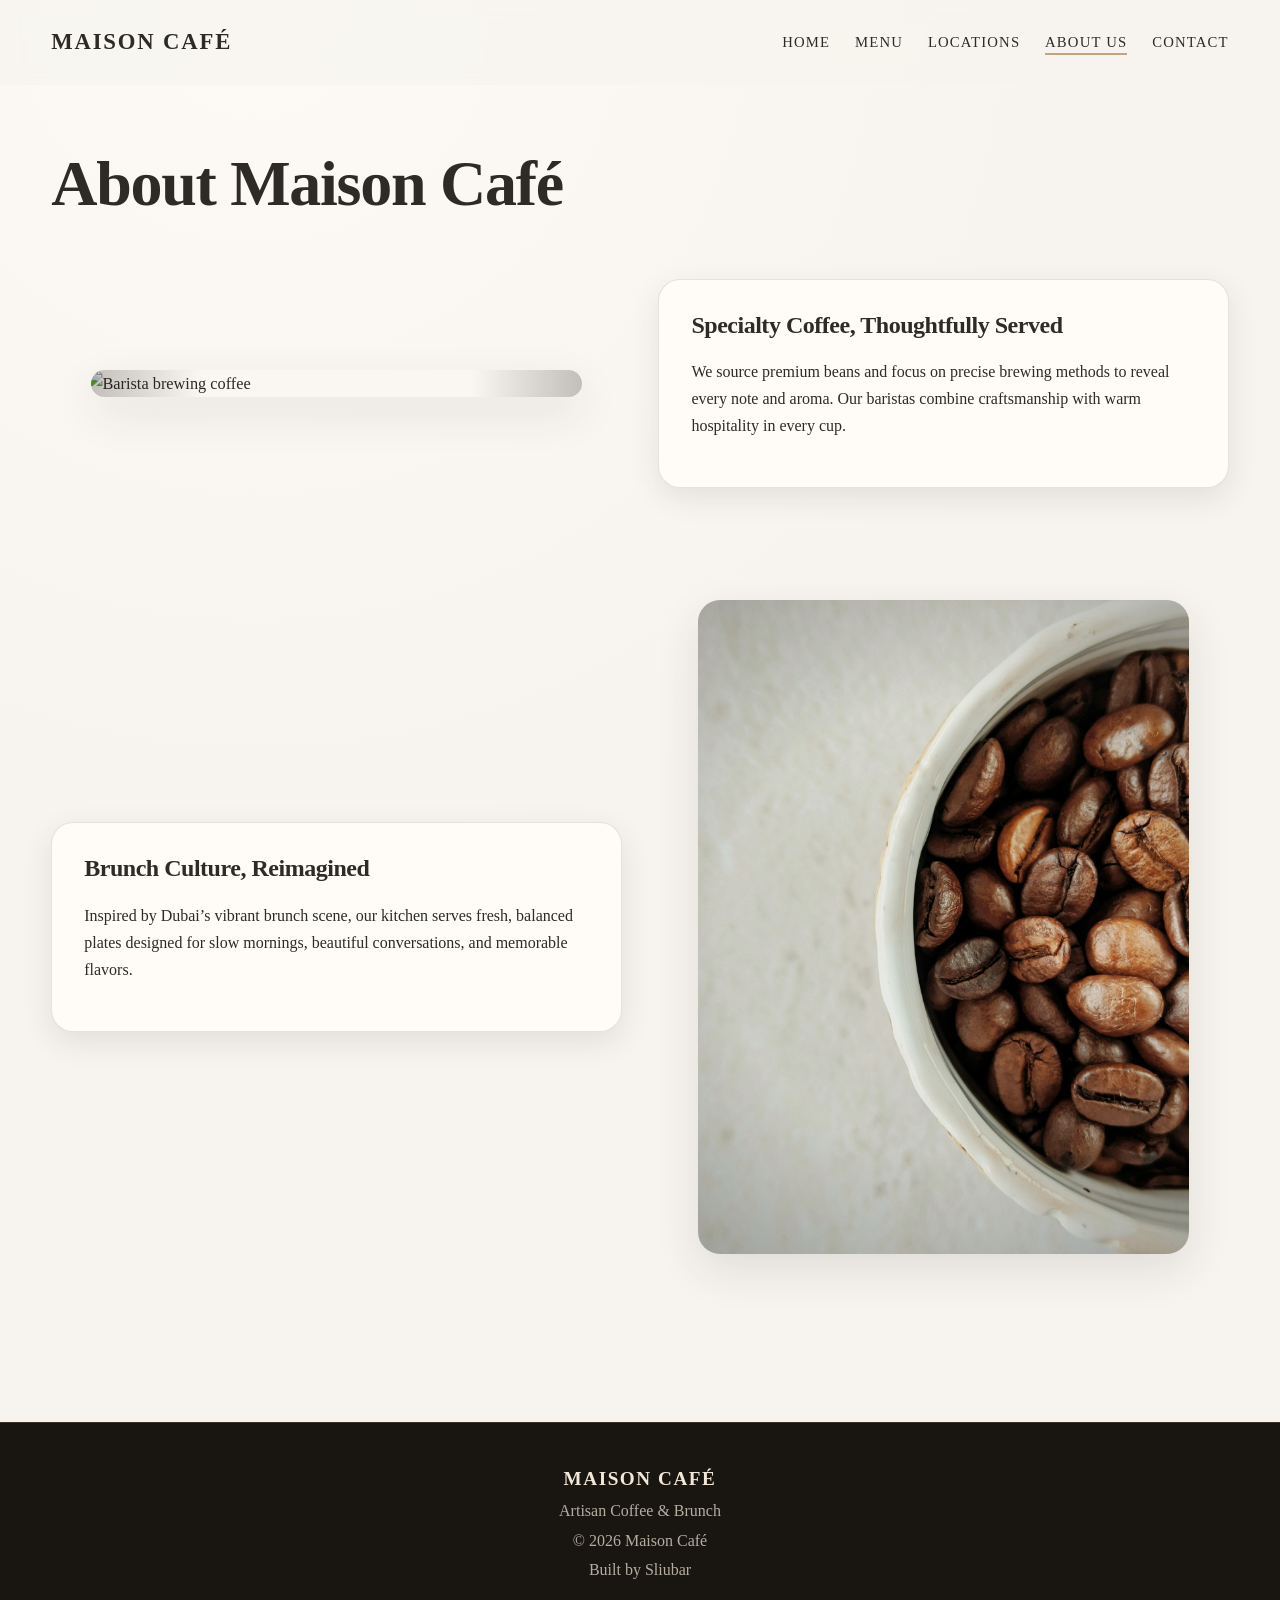
==== commit 7c776287: "Merge branch 'main' into codex/update-website-design-for-cafe-1q9onn" ====
--- a/about.html
+++ b/about.html
@@ -8,6 +8,7 @@
   <link rel="stylesheet" href="style.css" />
 </head>
 <body>
+  <div class="scroll-progress" aria-hidden="true"></div>
   <header class="site-header">
     <nav class="nav container">
       <a class="brand" href="index.html">Maison Café</a>
@@ -26,19 +27,19 @@
     <h1 class="page-title">About Maison Café</h1>
 
     <section class="split section-tight">
-      <figure class="image-frame parallax-item"><img src="images/barista.jpg" alt="Barista brewing coffee" /></figure>
+      <figure class="parallax-image-wrap shadow parallax-item"><img src="images/barista.jpg" alt="Barista brewing coffee" class="rounded" /></figure>
       <div class="panel">
         <h2>Specialty Coffee, Thoughtfully Served</h2>
-        <p>We source premium beans and brew with precision to reveal character, clarity, and warmth in every cup. Our baristas pair craft with genuine hospitality.</p>
+        <p>We source premium beans and focus on precise brewing methods to reveal every note and aroma. Our baristas combine craftsmanship with warm hospitality in every cup.</p>
       </div>
     </section>
 
     <section class="split section-tight">
       <div class="panel">
         <h2>Brunch Culture, Reimagined</h2>
-        <p>Inspired by Dubai’s brunch scene, our menu brings together comfort and freshness—designed for long mornings and leisurely afternoons.</p>
+        <p>Inspired by Dubai’s vibrant brunch scene, our kitchen serves fresh, balanced plates designed for slow mornings, beautiful conversations, and memorable flavors.</p>
       </div>
-      <figure class="image-frame parallax-item"><img src="images/coffee-beans.jpg" alt="Coffee beans close-up" /></figure>
+      <figure class="parallax-image-wrap shadow parallax-item"><img src="images/coffee-beans.jpg" alt="Coffee beans close-up" class="rounded" /></figure>
     </section>
   </main>
 
--- a/style.css
+++ b/style.css
@@ -1,15 +1,19 @@
-@import url('https://fonts.googleapis.com/css2?family=Inter:wght@400;500;600&family=Playfair+Display:wght@500;600;700&display=swap');
+@import url('https://fonts.cdnfonts.com/css/maroni');
+@import url('https://fonts.cdnfonts.com/css/brockmann');
 
 :root {
-  --font-main: 'Inter', 'Helvetica Neue', Arial, sans-serif;
-  --font-display: 'Playfair Display', Georgia, serif;
+  --font-main: Metropolis, Helvetica Neue;
   --bg: #F7F4EF;
-  --surface: #FCF8F2;
+  --surface: #FFFCF8;
   --text: #2E2A25;
-  --muted: #6A615A;
+  --muted: #6a6058;
   --accent: #C7A27C;
-  --line: rgba(46, 42, 37, 0.14);
-  --radius: 16px;
+  --accent-dark: #a88056;
+  --line: rgba(46, 42, 37, 0.12);
+  --glass: rgba(247, 244, 239, 0.72);
+  --shadow-soft: 0 16px 45px rgba(46, 42, 37, 0.11);
+  --shadow-card: 0 10px 30px rgba(46, 42, 37, 0.1);
+  --radius: 22px;
 }
 
 * { box-sizing: border-box; }
@@ -18,266 +22,269 @@
 body {
   font-family: var(--font-main);
   color: var(--text);
-  background: var(--bg);
-  line-height: 1.75;
+  background: radial-gradient(circle at 20% 0%, #fdfaf6 0%, var(--bg) 45%);
+  line-height: 1.7;
 }
 img { max-width: 100%; display: block; }
 a { color: inherit; text-decoration: none; }
 
-.container { width: min(1120px, 92%); margin-inline: auto; }
-.section { padding: 8rem 0; }
-.section-tight { padding: 3.5rem 0 5rem; }
+.scroll-progress {
+  position: fixed;
+  top: 0;
+  left: 0;
+  height: 3px;
+  width: 0;
+  z-index: 2200;
+  background: linear-gradient(90deg, var(--accent-dark), var(--accent));
+}
+
+.container { width: min(1180px, 92%); margin-inline: auto; }
+.section { padding: 6rem 0; }
+.section-tight { padding: 2.5rem 0 3.5rem; }
 
 .site-header {
   position: sticky;
   top: 0;
-  z-index: 1000;
-  background: rgba(247, 244, 239, 0.95);
-  border-bottom: 1px solid var(--line);
-  transition: padding .3s ease;
+  z-index: 2000;
+  background: var(--glass);
+  border-bottom: 1px solid transparent;
+  backdrop-filter: blur(8px);
+  transition: .35s ease;
+}
+.site-header.scrolled {
+  border-bottom-color: var(--line);
+  backdrop-filter: blur(16px);
+  box-shadow: 0 10px 22px rgba(46, 42, 37, 0.08);
 }
 .nav {
-  min-height: 86px;
+  min-height: 84px;
   display: flex;
   align-items: center;
   justify-content: space-between;
   gap: 1rem;
-}
+  transition: min-height .35s ease;
+}
+.site-header.scrolled .nav { min-height: 68px; }
 .brand {
-  font-family: var(--font-main);
-  letter-spacing: .14em;
+  font-size: 1.42rem;
+  letter-spacing: 0.08em;
   text-transform: uppercase;
-  font-size: 1.06rem;
   font-weight: 600;
 }
-.nav-links {
-  list-style: none;
-  display: flex;
-  gap: 1.5rem;
-  margin: 0;
-  padding: 0;
-}
+.nav-links { list-style: none; display: flex; gap: 1.55rem; margin: 0; padding: 0; }
 .nav-links a {
   position: relative;
-  font-family: var(--font-main);
+  padding-bottom: 0.2rem;
+  font-size: .92rem;
+  letter-spacing: .08em;
   text-transform: uppercase;
-  letter-spacing: .1em;
-  font-size: .82rem;
-  font-weight: 500;
-  padding-bottom: .2rem;
 }
 .nav-links a::after {
   content: '';
   position: absolute;
+  bottom: -1px;
   left: 0;
-  bottom: 0;
   width: 0;
-  height: 1px;
+  height: 1.5px;
   background: var(--accent);
-  transition: width .3s ease;
+  transition: width .32s ease;
 }
 .nav-links a:hover::after,
 .nav-links a.active::after { width: 100%; }
-.menu-toggle { display: none; border: 0; background: transparent; font-size: 1.3rem; color: var(--text); }
+.menu-toggle { display: none; border: 0; background: transparent; font-size: 1.4rem; color: var(--text); }
 
 .hero {
-  min-height: 92vh;
+  min-height: 100vh;
   display: flex;
   align-items: center;
   justify-content: center;
   position: relative;
+  overflow: hidden;
+}
+.hero::before {
+  content: '';
+  position: absolute;
+  inset: 0;
   background-image: var(--hero-image);
   background-size: cover;
   background-position: center;
-  text-align: center;
-}
+  transform: scale(1.06);
+  animation: heroZoom 8s ease-out forwards;
+  will-change: transform;
+}
+@keyframes heroZoom { to { transform: scale(1.13); } }
 .hero-overlay {
   position: absolute;
   inset: 0;
-  background: linear-gradient(180deg, rgba(33, 25, 19, 0.38), rgba(33, 25, 19, 0.46));
+  background:
+    radial-gradient(circle at 70% 20%, rgba(199,162,124,0.14) 0%, transparent 40%),
+    linear-gradient(105deg, rgba(20, 16, 12, 0.7), rgba(20, 16, 12, 0.25));
 }
 .hero-content {
   position: relative;
   color: #fff;
-  max-width: 780px;
-  padding: 5rem 0;
+  padding: 7rem 0;
+  max-width: 760px;
 }
 .eyebrow {
   text-transform: uppercase;
-  letter-spacing: .22em;
+  letter-spacing: .26em;
   font-size: .75rem;
+  opacity: .92;
   margin-bottom: .9rem;
 }
-h1, h2, h3 {
+h1, h2, h3, h4, h5, h6 {
   margin-top: 0;
-  font-family: var(--font-display);
-  line-height: 1.14;
+  line-height: 1.1;
+  letter-spacing: -0.02em;
   font-weight: 600;
-  letter-spacing: 0.01em;
-}
-.hero h1 { font-size: clamp(3rem, 6vw, 4rem); margin-bottom: .75rem; }
-.hero p { font-family: var(--font-display); font-size: clamp(1.4rem, 2.5vw, 2rem); letter-spacing: 0.01em; margin: 0 auto 1.8rem; }
+}
+.hero h1 { font-size: clamp(3.2rem, 9vw, 7rem); margin: 0 0 1rem; }
+.hero p { font-size: clamp(1rem, 2vw, 1.32rem); max-width: 560px; }
 
 .btn {
-  display: inline-block;
+  display: inline-flex;
+  align-items: center;
+  gap: .5rem;
   background: var(--accent);
   color: #fff;
+  padding: .95rem 1.5rem;
   border-radius: 999px;
-  padding: .88rem 1.45rem;
+  border: 0;
   font-weight: 600;
-  transition: transform .25s ease, background .25s ease;
-}
-.btn:hover { transform: translateY(-2px); background: #b8926c; }
-
-.page-main { padding: 5rem 0 7rem; }
-.page-title {
-  font-size: clamp(3rem, 5vw, 4rem);
-  margin-bottom: 1.25rem;
-  letter-spacing: 0.01em;
-}
+  letter-spacing: .03em;
+  box-shadow: 0 12px 24px rgba(199, 162, 124, .34);
+  transition: .3s ease;
+}
+.btn:hover { transform: translateY(-3px); box-shadow: 0 16px 30px rgba(199, 162, 124, .42); background: var(--accent-dark); }
+
+.page-main { padding: 4rem 0 6rem; }
+.page-title { font-size: clamp(2.4rem, 5vw, 4.3rem); margin-bottom: 1.2rem; }
 .lead { color: var(--muted); max-width: 760px; margin-bottom: 2.2rem; }
 
-.split {
-  display: grid;
-  grid-template-columns: 1fr 1fr;
-  gap: 3rem;
-  align-items: center;
-}
+.split { display: grid; grid-template-columns: 1fr 1fr; gap: 2.3rem; align-items: center; }
 .rounded { border-radius: var(--radius); }
-.text-link { color: #7f6043; font-weight: 600; }
-
-.panel {
-  background: transparent;
-  border: 0;
-  padding: 0;
-}
-.panel h2 { font-size: clamp(2.25rem, 4vw, 2.5rem); margin-bottom: 1rem; }
-
-.image-frame {
+.shadow { box-shadow: var(--shadow-soft); }
+.text-link { color: var(--accent-dark); font-weight: 600; }
+
+.parallax-image-wrap {
+  position: relative;
   overflow: hidden;
   border-radius: var(--radius);
 }
-.image-frame img {
+.parallax-image-wrap::after {
+  content: '';
+  position: absolute;
+  inset: 0;
+  background: radial-gradient(circle at 50% 50%, transparent 55%, rgba(18, 12, 8, 0.24) 100%);
+  pointer-events: none;
+}
+.parallax-image-wrap img {
   width: 100%;
   height: 100%;
   object-fit: cover;
-  transition: transform .8s ease;
-}
-.image-frame:hover img { transform: scale(1.04); }
-
-.feature-grid {
-  display: grid;
-  gap: 2.2rem;
-  grid-template-columns: repeat(3, 1fr);
-}
-.feature-item h3 { margin-bottom: .4rem; font-size: clamp(1.5rem, 2.2vw, 1.75rem); }
-.feature-item p { margin: 0; color: var(--muted); }
-
-.menu-layout {
-  display: grid;
-  gap: 3rem;
-}
-.menu-block {
-  display: grid;
-  grid-template-columns: 340px 1fr;
-  gap: 2rem;
-  align-items: center;
-  padding: 2rem 0;
-  border-top: 1px solid var(--line);
-}
-.menu-block:last-child { border-bottom: 1px solid var(--line); }
-.menu-photo {
+  filter: sepia(.12) saturate(1.05) contrast(1.02);
+  transform: scale(1.02);
+  transition: transform .6s ease;
+}
+.parallax-image-wrap:hover img { transform: scale(1.08); }
+
+.panel, .menu-card, .location-card, .contact-form {
+  background: var(--surface);
   border-radius: var(--radius);
+  border: 1px solid var(--line);
+  box-shadow: var(--shadow-card);
+}
+.panel { padding: 2rem; }
+
+.card-grid { display: grid; gap: 1.35rem; }
+.card-grid.three { grid-template-columns: repeat(3, 1fr); }
+.card-grid.four { grid-template-columns: repeat(4, 1fr); }
+.menu-card {
   overflow: hidden;
-}
-.menu-photo img {
+  transition: transform .35s ease, box-shadow .35s ease;
+}
+.menu-card img {
   width: 100%;
   aspect-ratio: 4/3;
   object-fit: cover;
-  transition: transform .7s ease;
-}
-.menu-photo:hover img { transform: scale(1.04); }
-.menu-title {
-  font-size: clamp(1.5rem, 2.5vw, 1.75rem);
-  margin-bottom: 1rem;
-}
-.menu-list {
-  list-style: none;
-  margin: 0;
-  padding: 0;
-}
-.menu-list li {
-  display: flex;
-  align-items: baseline;
-  gap: .75rem;
-  padding: .65rem 0;
-  border-bottom: 1px dashed rgba(46, 42, 37, 0.2);
-}
-.menu-list li::after {
-  content: "";
-  flex: 1;
-  border-bottom: 1px dotted rgba(46, 42, 37, 0.35);
-  transform: translateY(-.25rem);
-}
-.menu-list li:last-child { border-bottom: 0; }
-.menu-list span { color: var(--text); font-family: var(--font-display); font-size: 1.13rem; }
-.menu-list strong { font-weight: 500; font-family: var(--font-main); font-size: 1rem; letter-spacing: .03em; color: var(--muted); }
-
-.location-card,
-.contact-form {
-  background: var(--surface);
-  border: 1px solid var(--line);
-  border-radius: var(--radius);
-  padding: 1.6rem;
-}
+  transition: transform .6s cubic-bezier(.2,.6,.1,1);
+  filter: sepia(.08) saturate(1.05);
+}
+.menu-card:hover { transform: translateY(-8px); box-shadow: var(--shadow-soft); }
+.menu-card:hover img { transform: scale(1.08); }
+.card-content { padding: 1rem 1.1rem 1.25rem; }
+.card-content h3 { margin-bottom: .2rem; font-size: 1.1rem; }
+.card-content p { margin: 0; color: var(--accent-dark); font-weight: 700; }
+.menu-section-title { margin: 3.2rem 0 1rem; font-size: 2rem; }
+
+.location-card, .contact-form { padding: 1.7rem; }
 .map {
   width: 100%;
   min-height: 420px;
   border: 0;
   border-radius: var(--radius);
-}
-
-.contact-form { display: grid; gap: .9rem; }
-label { font-size: .85rem; letter-spacing: .05em; text-transform: uppercase; color: var(--muted); }
-input, textarea {
+  box-shadow: var(--shadow-soft);
+}
+
+.contact-form { display: grid; gap: 1rem; }
+.field { position: relative; }
+.field input,
+.field textarea {
   width: 100%;
-  border: 1px solid rgba(46, 42, 37, 0.22);
-  border-radius: 10px;
-  padding: .82rem .95rem;
+  padding: 1.2rem .95rem .55rem;
+  border-radius: 12px;
+  border: 1px solid var(--line);
+  font: inherit;
   background: #fff;
-  font: inherit;
-}
-textarea { resize: vertical; }
+  box-shadow: inset 0 1px 0 rgba(255,255,255,.5), 0 6px 16px rgba(46, 42, 37, 0.05);
+}
+.field label {
+  position: absolute;
+  left: .9rem;
+  top: .95rem;
+  font-size: .84rem;
+  color: var(--muted);
+  transition: .24s ease;
+  pointer-events: none;
+}
+.field input:focus,
+.field textarea:focus { outline: none; border-color: rgba(199,162,124,.9); box-shadow: 0 0 0 4px rgba(199,162,124,.15); }
+.field input:focus + label,
+.field input:not(:placeholder-shown) + label,
+.field textarea:focus + label,
+.field textarea:not(:placeholder-shown) + label {
+  transform: translateY(-.55rem) scale(.88);
+  color: var(--accent-dark);
+}
 
 .footer {
-  margin-top: 3rem;
-  background: #211b16;
-  color: #ece1d4;
+  border-top: 1px solid rgba(199,162,124,0.2);
+  background: #191611;
+  color: #f3e7d9;
   padding: 2.8rem 0;
   text-align: center;
 }
-.footer h3 {
-  letter-spacing: .11em;
-  text-transform: uppercase;
-  font-size: 1rem;
-  margin-bottom: .55rem;
-}
-.footer p { margin: .12rem 0; color: rgba(236, 225, 212, 0.78); }
-
-.reveal {
+.footer h3 { font-size: 1.2rem; letter-spacing: .08em; text-transform: uppercase; margin-bottom: .5rem; }
+.footer p { margin: .15rem 0; color: rgba(243, 231, 217, .72); }
+.footer a:hover { color: var(--accent); }
+
+.reveal,
+.reveal-stagger > * {
   opacity: 0;
-  transform: translateY(24px);
-  transition: .9s ease;
-}
-.reveal.visible {
+  transform: translateY(28px);
+  transition: transform .8s cubic-bezier(.18,.71,.23,.99), opacity .8s ease;
+}
+.reveal.visible,
+.reveal-stagger > *.visible {
   opacity: 1;
   transform: none;
 }
 
 @media (max-width: 980px) {
-  .split { grid-template-columns: 1fr; gap: 2rem; }
-  .feature-grid { grid-template-columns: 1fr; gap: 1.4rem; }
-  .menu-block { grid-template-columns: 1fr; gap: 1.2rem; }
+  .card-grid.four, .card-grid.three { grid-template-columns: repeat(2, 1fr); }
+  .split { grid-template-columns: 1fr; }
+  .hero { min-height: 92vh; }
 }
 
 @media (max-width: 700px) {
@@ -286,10 +293,10 @@
   .menu-toggle { display: block; }
   .nav-links {
     position: absolute;
-    top: 85px;
+    top: 70px;
     left: 0;
     right: 0;
-    background: var(--bg);
+    background: rgba(247,244,239,.96);
     border-bottom: 1px solid var(--line);
     flex-direction: column;
     padding: 1rem 4%;
@@ -298,5 +305,6 @@
     transition: transform .25s ease;
   }
   .nav-links.open { transform: scaleY(1); }
-  .section { padding: 5rem 0; }
-}
+  .card-grid.four, .card-grid.three { grid-template-columns: 1fr; }
+  .hero h1 { font-size: clamp(2.7rem, 11vw, 4rem); }
+}
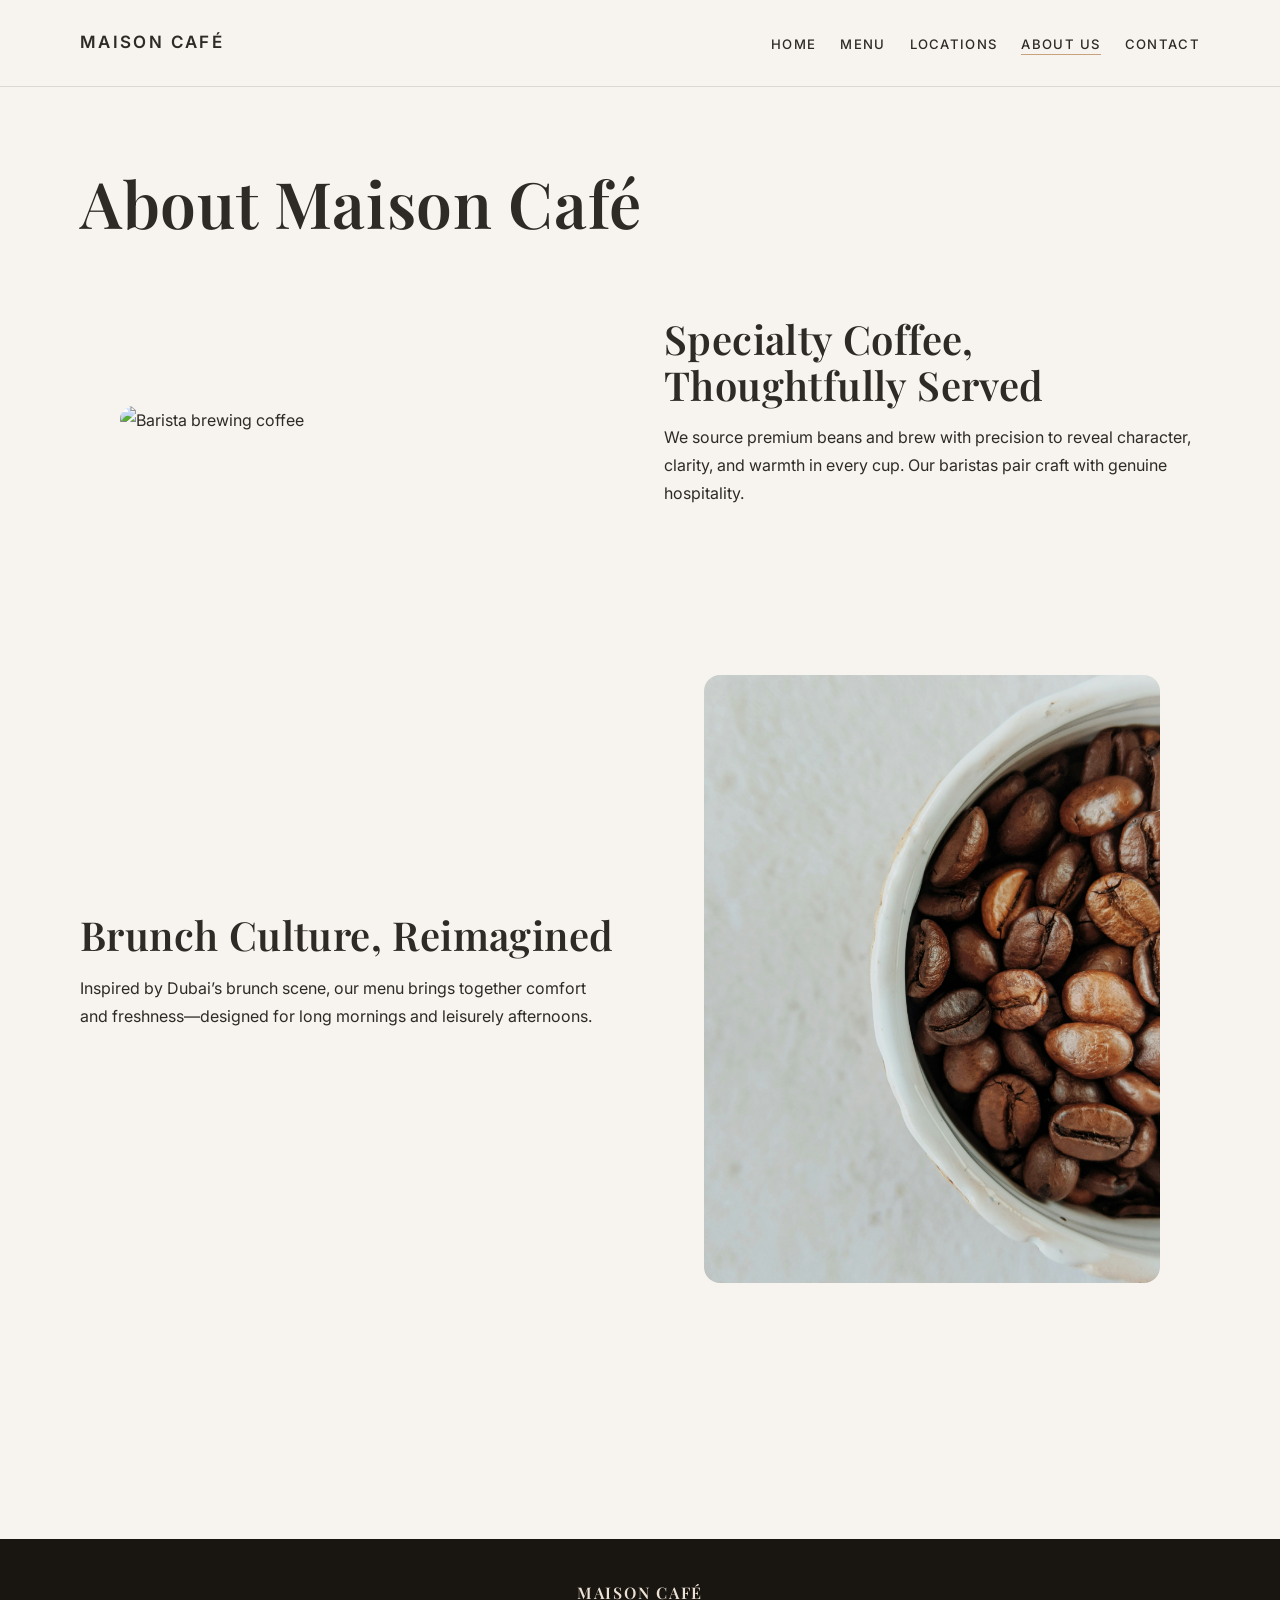
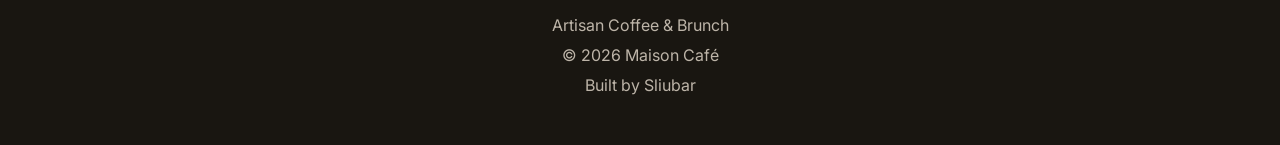
==== commit e7e0f1e5: "Polish editorial café typography and homepage storytelling" ====
--- a/about.html
+++ b/about.html
@@ -8,7 +8,6 @@
   <link rel="stylesheet" href="style.css" />
 </head>
 <body>
-  <div class="scroll-progress" aria-hidden="true"></div>
   <header class="site-header">
     <nav class="nav container">
       <a class="brand" href="index.html">Maison Café</a>
@@ -27,19 +26,19 @@
     <h1 class="page-title">About Maison Café</h1>
 
     <section class="split section-tight">
-      <figure class="parallax-image-wrap shadow parallax-item"><img src="images/barista.jpg" alt="Barista brewing coffee" class="rounded" /></figure>
+      <figure class="image-frame parallax-item"><img src="images/barista.jpg" alt="Barista brewing coffee" /></figure>
       <div class="panel">
         <h2>Specialty Coffee, Thoughtfully Served</h2>
-        <p>We source premium beans and focus on precise brewing methods to reveal every note and aroma. Our baristas combine craftsmanship with warm hospitality in every cup.</p>
+        <p>We source premium beans and brew with precision to reveal character, clarity, and warmth in every cup. Our baristas pair craft with genuine hospitality.</p>
       </div>
     </section>
 
     <section class="split section-tight">
       <div class="panel">
         <h2>Brunch Culture, Reimagined</h2>
-        <p>Inspired by Dubai’s vibrant brunch scene, our kitchen serves fresh, balanced plates designed for slow mornings, beautiful conversations, and memorable flavors.</p>
+        <p>Inspired by Dubai’s brunch scene, our menu brings together comfort and freshness—designed for long mornings and leisurely afternoons.</p>
       </div>
-      <figure class="parallax-image-wrap shadow parallax-item"><img src="images/coffee-beans.jpg" alt="Coffee beans close-up" class="rounded" /></figure>
+      <figure class="image-frame parallax-item"><img src="images/coffee-beans.jpg" alt="Coffee beans close-up" /></figure>
     </section>
   </main>
 
--- a/style.css
+++ b/style.css
@@ -1,19 +1,15 @@
-@import url('https://fonts.cdnfonts.com/css/maroni');
-@import url('https://fonts.cdnfonts.com/css/brockmann');
+@import url('https://fonts.googleapis.com/css2?family=Inter:wght@400;500;600&family=Playfair+Display:wght@500;600;700&display=swap');
 
 :root {
-  --font-main: Metropolis, Helvetica Neue;
+  --font-main: 'Inter', 'Helvetica Neue', Arial, sans-serif;
+  --font-display: 'Playfair Display', Georgia, serif;
   --bg: #F7F4EF;
-  --surface: #FFFCF8;
+  --surface: #FCF8F2;
   --text: #2E2A25;
-  --muted: #6a6058;
+  --muted: #6A615A;
   --accent: #C7A27C;
-  --accent-dark: #a88056;
-  --line: rgba(46, 42, 37, 0.12);
-  --glass: rgba(247, 244, 239, 0.72);
-  --shadow-soft: 0 16px 45px rgba(46, 42, 37, 0.11);
-  --shadow-card: 0 10px 30px rgba(46, 42, 37, 0.1);
-  --radius: 22px;
+  --line: rgba(46, 42, 37, 0.14);
+  --radius: 16px;
 }
 
 * { box-sizing: border-box; }
@@ -22,281 +18,286 @@
 body {
   font-family: var(--font-main);
   color: var(--text);
-  background: radial-gradient(circle at 20% 0%, #fdfaf6 0%, var(--bg) 45%);
-  line-height: 1.7;
+  background: var(--bg);
+  line-height: 1.75;
 }
 img { max-width: 100%; display: block; }
 a { color: inherit; text-decoration: none; }
 
-.scroll-progress {
-  position: fixed;
-  top: 0;
-  left: 0;
-  height: 3px;
-  width: 0;
-  z-index: 2200;
-  background: linear-gradient(90deg, var(--accent-dark), var(--accent));
-}
-
-.container { width: min(1180px, 92%); margin-inline: auto; }
-.section { padding: 6rem 0; }
-.section-tight { padding: 2.5rem 0 3.5rem; }
+.container { width: min(1120px, 92%); margin-inline: auto; }
+.section { padding: 9rem 0; }
+.section-tight { padding: 3.5rem 0 5rem; }
 
 .site-header {
   position: sticky;
   top: 0;
-  z-index: 2000;
-  background: var(--glass);
-  border-bottom: 1px solid transparent;
-  backdrop-filter: blur(8px);
-  transition: .35s ease;
-}
-.site-header.scrolled {
-  border-bottom-color: var(--line);
-  backdrop-filter: blur(16px);
-  box-shadow: 0 10px 22px rgba(46, 42, 37, 0.08);
+  z-index: 1000;
+  background: rgba(247, 244, 239, 0.95);
+  border-bottom: 1px solid var(--line);
+  transition: padding .3s ease;
 }
 .nav {
-  min-height: 84px;
+  min-height: 86px;
   display: flex;
   align-items: center;
   justify-content: space-between;
   gap: 1rem;
-  transition: min-height .35s ease;
-}
-.site-header.scrolled .nav { min-height: 68px; }
+}
 .brand {
-  font-size: 1.42rem;
-  letter-spacing: 0.08em;
+  font-family: var(--font-main);
+  letter-spacing: .14em;
   text-transform: uppercase;
+  font-size: 1.06rem;
   font-weight: 600;
 }
-.nav-links { list-style: none; display: flex; gap: 1.55rem; margin: 0; padding: 0; }
+.nav-links {
+  list-style: none;
+  display: flex;
+  gap: 1.5rem;
+  margin: 0;
+  padding: 0;
+}
 .nav-links a {
   position: relative;
-  padding-bottom: 0.2rem;
-  font-size: .92rem;
-  letter-spacing: .08em;
+  font-family: var(--font-main);
   text-transform: uppercase;
+  letter-spacing: .1em;
+  font-size: .82rem;
+  font-weight: 500;
+  padding-bottom: .2rem;
 }
 .nav-links a::after {
   content: '';
   position: absolute;
-  bottom: -1px;
   left: 0;
+  bottom: 0;
   width: 0;
-  height: 1.5px;
+  height: 1px;
   background: var(--accent);
-  transition: width .32s ease;
+  transition: width .3s ease;
 }
 .nav-links a:hover::after,
 .nav-links a.active::after { width: 100%; }
-.menu-toggle { display: none; border: 0; background: transparent; font-size: 1.4rem; color: var(--text); }
+.menu-toggle { display: none; border: 0; background: transparent; font-size: 1.3rem; color: var(--text); }
 
 .hero {
-  min-height: 100vh;
+  min-height: 92vh;
   display: flex;
   align-items: center;
   justify-content: center;
   position: relative;
-  overflow: hidden;
-}
-.hero::before {
-  content: '';
-  position: absolute;
-  inset: 0;
   background-image: var(--hero-image);
   background-size: cover;
   background-position: center;
-  transform: scale(1.06);
-  animation: heroZoom 8s ease-out forwards;
-  will-change: transform;
-}
-@keyframes heroZoom { to { transform: scale(1.13); } }
+  text-align: center;
+}
 .hero-overlay {
   position: absolute;
   inset: 0;
-  background:
-    radial-gradient(circle at 70% 20%, rgba(199,162,124,0.14) 0%, transparent 40%),
-    linear-gradient(105deg, rgba(20, 16, 12, 0.7), rgba(20, 16, 12, 0.25));
+  background: linear-gradient(180deg, rgba(33,25,19,0.25), rgba(33,25,19,0.45));
 }
 .hero-content {
   position: relative;
   color: #fff;
-  padding: 7rem 0;
-  max-width: 760px;
+  max-width: 780px;
+  padding: 6.5rem 0;
 }
 .eyebrow {
   text-transform: uppercase;
-  letter-spacing: .26em;
+  letter-spacing: .22em;
   font-size: .75rem;
-  opacity: .92;
   margin-bottom: .9rem;
 }
-h1, h2, h3, h4, h5, h6 {
+h1, h2, h3 {
   margin-top: 0;
-  line-height: 1.1;
-  letter-spacing: -0.02em;
+  font-family: var(--font-display);
+  line-height: 1.14;
   font-weight: 600;
-}
-.hero h1 { font-size: clamp(3.2rem, 9vw, 7rem); margin: 0 0 1rem; }
-.hero p { font-size: clamp(1rem, 2vw, 1.32rem); max-width: 560px; }
+  letter-spacing: 0.01em;
+}
+
+h1 { font-size: 60px; }
+h2 { font-size: 36px; }
+.hero h1 { font-size: clamp(3.4rem, 6vw, 60px); margin-bottom: .75rem; }
+.hero p { font-family: var(--font-display); font-size: clamp(1.5rem, 2.7vw, 2.1rem); letter-spacing: 0.01em; margin: 0 auto 1.8rem; }
 
 .btn {
-  display: inline-flex;
-  align-items: center;
-  gap: .5rem;
+  display: inline-block;
   background: var(--accent);
   color: #fff;
-  padding: .95rem 1.5rem;
   border-radius: 999px;
+  padding: .88rem 1.45rem;
+  font-weight: 600;
+  transition: transform .25s ease, background .25s ease;
+}
+.btn:hover { transform: translateY(-2px); background: #b8926c; }
+
+.page-main { padding: 5rem 0 7rem; }
+.page-title {
+  font-size: clamp(3rem, 5vw, 4rem);
+  margin-bottom: 1.25rem;
+  letter-spacing: 0.01em;
+}
+.lead { color: var(--muted); max-width: 760px; margin-bottom: 2.2rem; }
+
+.split {
+  display: grid;
+  grid-template-columns: 1fr 1fr;
+  gap: 3rem;
+  align-items: center;
+}
+.rounded { border-radius: var(--radius); }
+.text-link { color: #7f6043; font-weight: 600; }
+
+.panel {
+  background: transparent;
   border: 0;
-  font-weight: 600;
-  letter-spacing: .03em;
-  box-shadow: 0 12px 24px rgba(199, 162, 124, .34);
-  transition: .3s ease;
-}
-.btn:hover { transform: translateY(-3px); box-shadow: 0 16px 30px rgba(199, 162, 124, .42); background: var(--accent-dark); }
-
-.page-main { padding: 4rem 0 6rem; }
-.page-title { font-size: clamp(2.4rem, 5vw, 4.3rem); margin-bottom: 1.2rem; }
-.lead { color: var(--muted); max-width: 760px; margin-bottom: 2.2rem; }
-
-.split { display: grid; grid-template-columns: 1fr 1fr; gap: 2.3rem; align-items: center; }
-.rounded { border-radius: var(--radius); }
-.shadow { box-shadow: var(--shadow-soft); }
-.text-link { color: var(--accent-dark); font-weight: 600; }
-
-.parallax-image-wrap {
-  position: relative;
+  padding: 0;
+}
+.panel h2 { font-size: clamp(2.25rem, 4vw, 2.5rem); margin-bottom: 1rem; }
+
+.image-frame {
   overflow: hidden;
   border-radius: var(--radius);
 }
-.parallax-image-wrap::after {
-  content: '';
-  position: absolute;
-  inset: 0;
-  background: radial-gradient(circle at 50% 50%, transparent 55%, rgba(18, 12, 8, 0.24) 100%);
-  pointer-events: none;
-}
-.parallax-image-wrap img {
+.image-frame img {
   width: 100%;
   height: 100%;
   object-fit: cover;
-  filter: sepia(.12) saturate(1.05) contrast(1.02);
-  transform: scale(1.02);
-  transition: transform .6s ease;
-}
-.parallax-image-wrap:hover img { transform: scale(1.08); }
-
-.panel, .menu-card, .location-card, .contact-form {
-  background: var(--surface);
+  transition: transform .8s ease;
+}
+.image-frame:hover img { transform: scale(1.04); }
+
+.feature-grid {
+  display: grid;
+  gap: 2.2rem;
+  grid-template-columns: repeat(3, 1fr);
+}
+.feature-item h3 { margin-bottom: .4rem; font-size: clamp(1.5rem, 2.2vw, 1.75rem); }
+.feature-item p { margin: 0; color: var(--muted); }
+.feature-item { transition: transform .3s ease; }
+.feature-item:hover { transform: translateY(-6px); }
+
+.menu-layout {
+  display: grid;
+  gap: 3rem;
+}
+.menu-block {
+  display: grid;
+  grid-template-columns: 340px 1fr;
+  gap: 2rem;
+  align-items: center;
+  padding: 2rem 0;
+  border-top: 1px solid var(--line);
+}
+.menu-block:last-child { border-bottom: 1px solid var(--line); }
+.menu-photo {
   border-radius: var(--radius);
-  border: 1px solid var(--line);
-  box-shadow: var(--shadow-card);
-}
-.panel { padding: 2rem; }
-
-.card-grid { display: grid; gap: 1.35rem; }
-.card-grid.three { grid-template-columns: repeat(3, 1fr); }
-.card-grid.four { grid-template-columns: repeat(4, 1fr); }
-.menu-card {
   overflow: hidden;
-  transition: transform .35s ease, box-shadow .35s ease;
-}
-.menu-card img {
+}
+.menu-photo img {
   width: 100%;
   aspect-ratio: 4/3;
   object-fit: cover;
-  transition: transform .6s cubic-bezier(.2,.6,.1,1);
-  filter: sepia(.08) saturate(1.05);
-}
-.menu-card:hover { transform: translateY(-8px); box-shadow: var(--shadow-soft); }
-.menu-card:hover img { transform: scale(1.08); }
-.card-content { padding: 1rem 1.1rem 1.25rem; }
-.card-content h3 { margin-bottom: .2rem; font-size: 1.1rem; }
-.card-content p { margin: 0; color: var(--accent-dark); font-weight: 700; }
-.menu-section-title { margin: 3.2rem 0 1rem; font-size: 2rem; }
-
-.location-card, .contact-form { padding: 1.7rem; }
+  filter: saturate(1.08) contrast(1.04);
+  transition: transform .7s ease;
+}
+.menu-photo:hover img { transform: scale(1.04); }
+.menu-title {
+  font-size: clamp(1.5rem, 2.5vw, 1.75rem);
+  margin-bottom: 1rem;
+}
+.menu-list {
+  list-style: none;
+  margin: 0;
+  padding: 0;
+}
+.menu-list li {
+  display: flex;
+  align-items: baseline;
+  gap: .75rem;
+  padding: .65rem 0;
+  border-bottom: 1px dashed rgba(46, 42, 37, 0.2);
+}
+.menu-list li::after {
+  content: "";
+  flex: 1;
+  border-bottom: 1px dotted rgba(46, 42, 37, 0.35);
+  transform: translateY(-.25rem);
+}
+.menu-list li:last-child { border-bottom: 0; }
+.menu-list span { color: var(--text); font-family: var(--font-display); font-size: 1.2rem; }
+.menu-list strong { font-weight: 500; font-family: var(--font-main); font-size: 1rem; letter-spacing: .04em; color: var(--muted); }
+
+.location-card,
+.contact-form {
+  background: var(--surface);
+  border: 1px solid var(--line);
+  border-radius: var(--radius);
+  padding: 1.6rem;
+}
 .map {
   width: 100%;
   min-height: 420px;
   border: 0;
   border-radius: var(--radius);
-  box-shadow: var(--shadow-soft);
-}
-
-.contact-form { display: grid; gap: 1rem; }
-.field { position: relative; }
-.field input,
-.field textarea {
+}
+
+.contact-form { display: grid; gap: .9rem; }
+label { font-size: .85rem; letter-spacing: .05em; text-transform: uppercase; color: var(--muted); }
+input, textarea {
   width: 100%;
-  padding: 1.2rem .95rem .55rem;
-  border-radius: 12px;
-  border: 1px solid var(--line);
+  border: 1px solid rgba(46, 42, 37, 0.22);
+  border-radius: 10px;
+  padding: .82rem .95rem;
+  background: #fff;
   font: inherit;
-  background: #fff;
-  box-shadow: inset 0 1px 0 rgba(255,255,255,.5), 0 6px 16px rgba(46, 42, 37, 0.05);
-}
-.field label {
-  position: absolute;
-  left: .9rem;
-  top: .95rem;
-  font-size: .84rem;
-  color: var(--muted);
-  transition: .24s ease;
-  pointer-events: none;
-}
-.field input:focus,
-.field textarea:focus { outline: none; border-color: rgba(199,162,124,.9); box-shadow: 0 0 0 4px rgba(199,162,124,.15); }
-.field input:focus + label,
-.field input:not(:placeholder-shown) + label,
-.field textarea:focus + label,
-.field textarea:not(:placeholder-shown) + label {
-  transform: translateY(-.55rem) scale(.88);
-  color: var(--accent-dark);
-}
+}
+textarea { resize: vertical; }
 
 .footer {
-  border-top: 1px solid rgba(199,162,124,0.2);
+  margin-top: 3rem;
   background: #191611;
-  color: #f3e7d9;
+  color: #ece1d4;
   padding: 2.8rem 0;
   text-align: center;
 }
-.footer h3 { font-size: 1.2rem; letter-spacing: .08em; text-transform: uppercase; margin-bottom: .5rem; }
-.footer p { margin: .15rem 0; color: rgba(243, 231, 217, .72); }
-.footer a:hover { color: var(--accent); }
-
-.reveal,
-.reveal-stagger > * {
+.footer h3 {
+  letter-spacing: .11em;
+  text-transform: uppercase;
+  font-size: 1rem;
+  margin-bottom: .55rem;
+}
+.footer p { margin: .12rem 0; color: rgba(236, 225, 212, 0.78); }
+
+.reveal {
   opacity: 0;
-  transform: translateY(28px);
-  transition: transform .8s cubic-bezier(.18,.71,.23,.99), opacity .8s ease;
-}
-.reveal.visible,
-.reveal-stagger > *.visible {
+  transform: translateY(24px);
+  transition: .9s ease;
+}
+.reveal.visible {
   opacity: 1;
   transform: none;
 }
 
 @media (max-width: 980px) {
-  .card-grid.four, .card-grid.three { grid-template-columns: repeat(2, 1fr); }
-  .split { grid-template-columns: 1fr; }
-  .hero { min-height: 92vh; }
+  .split { grid-template-columns: 1fr; gap: 2rem; }
+  .feature-grid { grid-template-columns: 1fr; gap: 1.4rem; }
+  .menu-block { grid-template-columns: 1fr; gap: 1.2rem; }
 }
 
 @media (max-width: 700px) {
+  h1 { font-size: 52px; }
+  h2 { font-size: 32px; }
   .hero h1 { font-size: clamp(2.8rem, 11vw, 3.4rem); }
   .hero p { font-size: clamp(1.2rem, 6vw, 1.6rem); }
   .menu-toggle { display: block; }
   .nav-links {
     position: absolute;
-    top: 70px;
+    top: 85px;
     left: 0;
     right: 0;
-    background: rgba(247,244,239,.96);
+    background: var(--bg);
     border-bottom: 1px solid var(--line);
     flex-direction: column;
     padding: 1rem 4%;
@@ -305,6 +306,5 @@
     transition: transform .25s ease;
   }
   .nav-links.open { transform: scaleY(1); }
-  .card-grid.four, .card-grid.three { grid-template-columns: 1fr; }
-  .hero h1 { font-size: clamp(2.7rem, 11vw, 4rem); }
-}
+  .section { padding: 5rem 0; }
+}
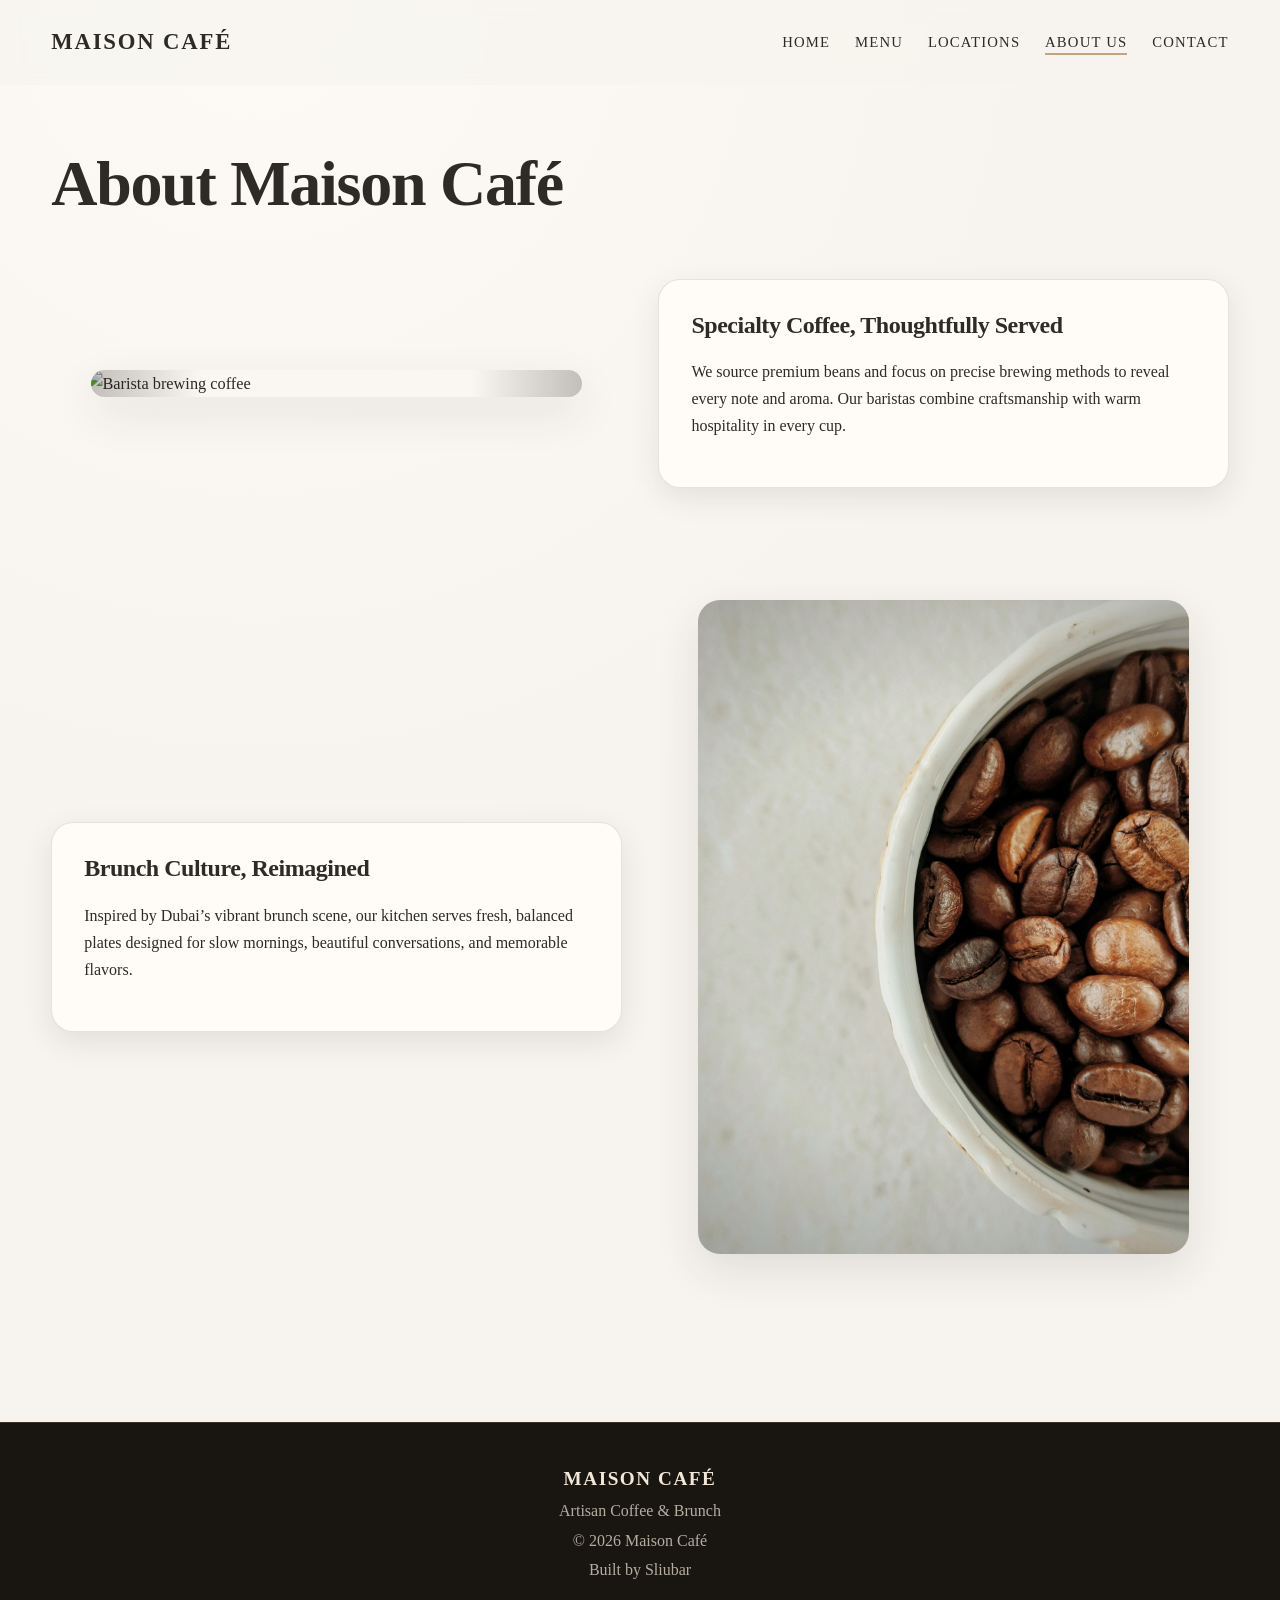
==== commit 6fcf5137: "Merge branch 'main' into codex/update-website-design-for-cafe-7ygjac" ====
--- a/about.html
+++ b/about.html
@@ -8,6 +8,7 @@
   <link rel="stylesheet" href="style.css" />
 </head>
 <body>
+  <div class="scroll-progress" aria-hidden="true"></div>
   <header class="site-header">
     <nav class="nav container">
       <a class="brand" href="index.html">Maison Café</a>
@@ -26,19 +27,19 @@
     <h1 class="page-title">About Maison Café</h1>
 
     <section class="split section-tight">
-      <figure class="image-frame parallax-item"><img src="images/barista.jpg" alt="Barista brewing coffee" /></figure>
+      <figure class="parallax-image-wrap shadow parallax-item"><img src="images/barista.jpg" alt="Barista brewing coffee" class="rounded" /></figure>
       <div class="panel">
         <h2>Specialty Coffee, Thoughtfully Served</h2>
-        <p>We source premium beans and brew with precision to reveal character, clarity, and warmth in every cup. Our baristas pair craft with genuine hospitality.</p>
+        <p>We source premium beans and focus on precise brewing methods to reveal every note and aroma. Our baristas combine craftsmanship with warm hospitality in every cup.</p>
       </div>
     </section>
 
     <section class="split section-tight">
       <div class="panel">
         <h2>Brunch Culture, Reimagined</h2>
-        <p>Inspired by Dubai’s brunch scene, our menu brings together comfort and freshness—designed for long mornings and leisurely afternoons.</p>
+        <p>Inspired by Dubai’s vibrant brunch scene, our kitchen serves fresh, balanced plates designed for slow mornings, beautiful conversations, and memorable flavors.</p>
       </div>
-      <figure class="image-frame parallax-item"><img src="images/coffee-beans.jpg" alt="Coffee beans close-up" /></figure>
+      <figure class="parallax-image-wrap shadow parallax-item"><img src="images/coffee-beans.jpg" alt="Coffee beans close-up" class="rounded" /></figure>
     </section>
   </main>
 
--- a/style.css
+++ b/style.css
@@ -1,15 +1,19 @@
-@import url('https://fonts.googleapis.com/css2?family=Inter:wght@400;500;600&family=Playfair+Display:wght@500;600;700&display=swap');
+@import url('https://fonts.cdnfonts.com/css/maroni');
+@import url('https://fonts.cdnfonts.com/css/brockmann');
 
 :root {
-  --font-main: 'Inter', 'Helvetica Neue', Arial, sans-serif;
-  --font-display: 'Playfair Display', Georgia, serif;
+  --font-main: Metropolis, Helvetica Neue;
   --bg: #F7F4EF;
-  --surface: #FCF8F2;
+  --surface: #FFFCF8;
   --text: #2E2A25;
-  --muted: #6A615A;
+  --muted: #6a6058;
   --accent: #C7A27C;
-  --line: rgba(46, 42, 37, 0.14);
-  --radius: 16px;
+  --accent-dark: #a88056;
+  --line: rgba(46, 42, 37, 0.12);
+  --glass: rgba(247, 244, 239, 0.72);
+  --shadow-soft: 0 16px 45px rgba(46, 42, 37, 0.11);
+  --shadow-card: 0 10px 30px rgba(46, 42, 37, 0.1);
+  --radius: 22px;
 }
 
 * { box-sizing: border-box; }
@@ -18,286 +22,281 @@
 body {
   font-family: var(--font-main);
   color: var(--text);
-  background: var(--bg);
-  line-height: 1.75;
+  background: radial-gradient(circle at 20% 0%, #fdfaf6 0%, var(--bg) 45%);
+  line-height: 1.7;
 }
 img { max-width: 100%; display: block; }
 a { color: inherit; text-decoration: none; }
 
-.container { width: min(1120px, 92%); margin-inline: auto; }
-.section { padding: 9rem 0; }
-.section-tight { padding: 3.5rem 0 5rem; }
+.scroll-progress {
+  position: fixed;
+  top: 0;
+  left: 0;
+  height: 3px;
+  width: 0;
+  z-index: 2200;
+  background: linear-gradient(90deg, var(--accent-dark), var(--accent));
+}
+
+.container { width: min(1180px, 92%); margin-inline: auto; }
+.section { padding: 6rem 0; }
+.section-tight { padding: 2.5rem 0 3.5rem; }
 
 .site-header {
   position: sticky;
   top: 0;
-  z-index: 1000;
-  background: rgba(247, 244, 239, 0.95);
-  border-bottom: 1px solid var(--line);
-  transition: padding .3s ease;
+  z-index: 2000;
+  background: var(--glass);
+  border-bottom: 1px solid transparent;
+  backdrop-filter: blur(8px);
+  transition: .35s ease;
+}
+.site-header.scrolled {
+  border-bottom-color: var(--line);
+  backdrop-filter: blur(16px);
+  box-shadow: 0 10px 22px rgba(46, 42, 37, 0.08);
 }
 .nav {
-  min-height: 86px;
+  min-height: 84px;
   display: flex;
   align-items: center;
   justify-content: space-between;
   gap: 1rem;
-}
+  transition: min-height .35s ease;
+}
+.site-header.scrolled .nav { min-height: 68px; }
 .brand {
-  font-family: var(--font-main);
-  letter-spacing: .14em;
+  font-size: 1.42rem;
+  letter-spacing: 0.08em;
   text-transform: uppercase;
-  font-size: 1.06rem;
   font-weight: 600;
 }
-.nav-links {
-  list-style: none;
-  display: flex;
-  gap: 1.5rem;
-  margin: 0;
-  padding: 0;
-}
+.nav-links { list-style: none; display: flex; gap: 1.55rem; margin: 0; padding: 0; }
 .nav-links a {
   position: relative;
-  font-family: var(--font-main);
+  padding-bottom: 0.2rem;
+  font-size: .92rem;
+  letter-spacing: .08em;
   text-transform: uppercase;
-  letter-spacing: .1em;
-  font-size: .82rem;
-  font-weight: 500;
-  padding-bottom: .2rem;
 }
 .nav-links a::after {
   content: '';
   position: absolute;
+  bottom: -1px;
   left: 0;
-  bottom: 0;
   width: 0;
-  height: 1px;
+  height: 1.5px;
   background: var(--accent);
-  transition: width .3s ease;
+  transition: width .32s ease;
 }
 .nav-links a:hover::after,
 .nav-links a.active::after { width: 100%; }
-.menu-toggle { display: none; border: 0; background: transparent; font-size: 1.3rem; color: var(--text); }
+.menu-toggle { display: none; border: 0; background: transparent; font-size: 1.4rem; color: var(--text); }
 
 .hero {
-  min-height: 92vh;
+  min-height: 100vh;
   display: flex;
   align-items: center;
   justify-content: center;
   position: relative;
+  overflow: hidden;
+}
+.hero::before {
+  content: '';
+  position: absolute;
+  inset: 0;
   background-image: var(--hero-image);
   background-size: cover;
   background-position: center;
-  text-align: center;
-}
+  transform: scale(1.06);
+  animation: heroZoom 8s ease-out forwards;
+  will-change: transform;
+}
+@keyframes heroZoom { to { transform: scale(1.13); } }
 .hero-overlay {
   position: absolute;
   inset: 0;
-  background: linear-gradient(180deg, rgba(33,25,19,0.25), rgba(33,25,19,0.45));
+  background:
+    radial-gradient(circle at 70% 20%, rgba(199,162,124,0.14) 0%, transparent 40%),
+    linear-gradient(105deg, rgba(20, 16, 12, 0.7), rgba(20, 16, 12, 0.25));
 }
 .hero-content {
   position: relative;
   color: #fff;
-  max-width: 780px;
-  padding: 6.5rem 0;
+  padding: 7rem 0;
+  max-width: 760px;
 }
 .eyebrow {
   text-transform: uppercase;
-  letter-spacing: .22em;
+  letter-spacing: .26em;
   font-size: .75rem;
+  opacity: .92;
   margin-bottom: .9rem;
 }
-h1, h2, h3 {
+h1, h2, h3, h4, h5, h6 {
   margin-top: 0;
-  font-family: var(--font-display);
-  line-height: 1.14;
+  line-height: 1.1;
+  letter-spacing: -0.02em;
   font-weight: 600;
-  letter-spacing: 0.01em;
-}
-
-h1 { font-size: 60px; }
-h2 { font-size: 36px; }
-.hero h1 { font-size: clamp(3.4rem, 6vw, 60px); margin-bottom: .75rem; }
-.hero p { font-family: var(--font-display); font-size: clamp(1.5rem, 2.7vw, 2.1rem); letter-spacing: 0.01em; margin: 0 auto 1.8rem; }
+}
+.hero h1 { font-size: clamp(3.2rem, 9vw, 7rem); margin: 0 0 1rem; }
+.hero p { font-size: clamp(1rem, 2vw, 1.32rem); max-width: 560px; }
 
 .btn {
-  display: inline-block;
+  display: inline-flex;
+  align-items: center;
+  gap: .5rem;
   background: var(--accent);
   color: #fff;
+  padding: .95rem 1.5rem;
   border-radius: 999px;
-  padding: .88rem 1.45rem;
+  border: 0;
   font-weight: 600;
-  transition: transform .25s ease, background .25s ease;
-}
-.btn:hover { transform: translateY(-2px); background: #b8926c; }
-
-.page-main { padding: 5rem 0 7rem; }
-.page-title {
-  font-size: clamp(3rem, 5vw, 4rem);
-  margin-bottom: 1.25rem;
-  letter-spacing: 0.01em;
-}
+  letter-spacing: .03em;
+  box-shadow: 0 12px 24px rgba(199, 162, 124, .34);
+  transition: .3s ease;
+}
+.btn:hover { transform: translateY(-3px); box-shadow: 0 16px 30px rgba(199, 162, 124, .42); background: var(--accent-dark); }
+
+.page-main { padding: 4rem 0 6rem; }
+.page-title { font-size: clamp(2.4rem, 5vw, 4.3rem); margin-bottom: 1.2rem; }
 .lead { color: var(--muted); max-width: 760px; margin-bottom: 2.2rem; }
 
-.split {
-  display: grid;
-  grid-template-columns: 1fr 1fr;
-  gap: 3rem;
-  align-items: center;
-}
+.split { display: grid; grid-template-columns: 1fr 1fr; gap: 2.3rem; align-items: center; }
 .rounded { border-radius: var(--radius); }
-.text-link { color: #7f6043; font-weight: 600; }
-
-.panel {
-  background: transparent;
-  border: 0;
-  padding: 0;
-}
-.panel h2 { font-size: clamp(2.25rem, 4vw, 2.5rem); margin-bottom: 1rem; }
-
-.image-frame {
+.shadow { box-shadow: var(--shadow-soft); }
+.text-link { color: var(--accent-dark); font-weight: 600; }
+
+.parallax-image-wrap {
+  position: relative;
   overflow: hidden;
   border-radius: var(--radius);
 }
-.image-frame img {
+.parallax-image-wrap::after {
+  content: '';
+  position: absolute;
+  inset: 0;
+  background: radial-gradient(circle at 50% 50%, transparent 55%, rgba(18, 12, 8, 0.24) 100%);
+  pointer-events: none;
+}
+.parallax-image-wrap img {
   width: 100%;
   height: 100%;
   object-fit: cover;
-  transition: transform .8s ease;
-}
-.image-frame:hover img { transform: scale(1.04); }
-
-.feature-grid {
-  display: grid;
-  gap: 2.2rem;
-  grid-template-columns: repeat(3, 1fr);
-}
-.feature-item h3 { margin-bottom: .4rem; font-size: clamp(1.5rem, 2.2vw, 1.75rem); }
-.feature-item p { margin: 0; color: var(--muted); }
-.feature-item { transition: transform .3s ease; }
-.feature-item:hover { transform: translateY(-6px); }
-
-.menu-layout {
-  display: grid;
-  gap: 3rem;
-}
-.menu-block {
-  display: grid;
-  grid-template-columns: 340px 1fr;
-  gap: 2rem;
-  align-items: center;
-  padding: 2rem 0;
-  border-top: 1px solid var(--line);
-}
-.menu-block:last-child { border-bottom: 1px solid var(--line); }
-.menu-photo {
+  filter: sepia(.12) saturate(1.05) contrast(1.02);
+  transform: scale(1.02);
+  transition: transform .6s ease;
+}
+.parallax-image-wrap:hover img { transform: scale(1.08); }
+
+.panel, .menu-card, .location-card, .contact-form {
+  background: var(--surface);
   border-radius: var(--radius);
+  border: 1px solid var(--line);
+  box-shadow: var(--shadow-card);
+}
+.panel { padding: 2rem; }
+
+.card-grid { display: grid; gap: 1.35rem; }
+.card-grid.three { grid-template-columns: repeat(3, 1fr); }
+.card-grid.four { grid-template-columns: repeat(4, 1fr); }
+.menu-card {
   overflow: hidden;
-}
-.menu-photo img {
+  transition: transform .35s ease, box-shadow .35s ease;
+}
+.menu-card img {
   width: 100%;
   aspect-ratio: 4/3;
   object-fit: cover;
-  filter: saturate(1.08) contrast(1.04);
-  transition: transform .7s ease;
-}
-.menu-photo:hover img { transform: scale(1.04); }
-.menu-title {
-  font-size: clamp(1.5rem, 2.5vw, 1.75rem);
-  margin-bottom: 1rem;
-}
-.menu-list {
-  list-style: none;
-  margin: 0;
-  padding: 0;
-}
-.menu-list li {
-  display: flex;
-  align-items: baseline;
-  gap: .75rem;
-  padding: .65rem 0;
-  border-bottom: 1px dashed rgba(46, 42, 37, 0.2);
-}
-.menu-list li::after {
-  content: "";
-  flex: 1;
-  border-bottom: 1px dotted rgba(46, 42, 37, 0.35);
-  transform: translateY(-.25rem);
-}
-.menu-list li:last-child { border-bottom: 0; }
-.menu-list span { color: var(--text); font-family: var(--font-display); font-size: 1.2rem; }
-.menu-list strong { font-weight: 500; font-family: var(--font-main); font-size: 1rem; letter-spacing: .04em; color: var(--muted); }
-
-.location-card,
-.contact-form {
-  background: var(--surface);
-  border: 1px solid var(--line);
-  border-radius: var(--radius);
-  padding: 1.6rem;
-}
+  transition: transform .6s cubic-bezier(.2,.6,.1,1);
+  filter: sepia(.08) saturate(1.05);
+}
+.menu-card:hover { transform: translateY(-8px); box-shadow: var(--shadow-soft); }
+.menu-card:hover img { transform: scale(1.08); }
+.card-content { padding: 1rem 1.1rem 1.25rem; }
+.card-content h3 { margin-bottom: .2rem; font-size: 1.1rem; }
+.card-content p { margin: 0; color: var(--accent-dark); font-weight: 700; }
+.menu-section-title { margin: 3.2rem 0 1rem; font-size: 2rem; }
+
+.location-card, .contact-form { padding: 1.7rem; }
 .map {
   width: 100%;
   min-height: 420px;
   border: 0;
   border-radius: var(--radius);
-}
-
-.contact-form { display: grid; gap: .9rem; }
-label { font-size: .85rem; letter-spacing: .05em; text-transform: uppercase; color: var(--muted); }
-input, textarea {
+  box-shadow: var(--shadow-soft);
+}
+
+.contact-form { display: grid; gap: 1rem; }
+.field { position: relative; }
+.field input,
+.field textarea {
   width: 100%;
-  border: 1px solid rgba(46, 42, 37, 0.22);
-  border-radius: 10px;
-  padding: .82rem .95rem;
+  padding: 1.2rem .95rem .55rem;
+  border-radius: 12px;
+  border: 1px solid var(--line);
+  font: inherit;
   background: #fff;
-  font: inherit;
-}
-textarea { resize: vertical; }
+  box-shadow: inset 0 1px 0 rgba(255,255,255,.5), 0 6px 16px rgba(46, 42, 37, 0.05);
+}
+.field label {
+  position: absolute;
+  left: .9rem;
+  top: .95rem;
+  font-size: .84rem;
+  color: var(--muted);
+  transition: .24s ease;
+  pointer-events: none;
+}
+.field input:focus,
+.field textarea:focus { outline: none; border-color: rgba(199,162,124,.9); box-shadow: 0 0 0 4px rgba(199,162,124,.15); }
+.field input:focus + label,
+.field input:not(:placeholder-shown) + label,
+.field textarea:focus + label,
+.field textarea:not(:placeholder-shown) + label {
+  transform: translateY(-.55rem) scale(.88);
+  color: var(--accent-dark);
+}
 
 .footer {
-  margin-top: 3rem;
+  border-top: 1px solid rgba(199,162,124,0.2);
   background: #191611;
-  color: #ece1d4;
+  color: #f3e7d9;
   padding: 2.8rem 0;
   text-align: center;
 }
-.footer h3 {
-  letter-spacing: .11em;
-  text-transform: uppercase;
-  font-size: 1rem;
-  margin-bottom: .55rem;
-}
-.footer p { margin: .12rem 0; color: rgba(236, 225, 212, 0.78); }
-
-.reveal {
+.footer h3 { font-size: 1.2rem; letter-spacing: .08em; text-transform: uppercase; margin-bottom: .5rem; }
+.footer p { margin: .15rem 0; color: rgba(243, 231, 217, .72); }
+.footer a:hover { color: var(--accent); }
+
+.reveal,
+.reveal-stagger > * {
   opacity: 0;
-  transform: translateY(24px);
-  transition: .9s ease;
-}
-.reveal.visible {
+  transform: translateY(28px);
+  transition: transform .8s cubic-bezier(.18,.71,.23,.99), opacity .8s ease;
+}
+.reveal.visible,
+.reveal-stagger > *.visible {
   opacity: 1;
   transform: none;
 }
 
 @media (max-width: 980px) {
-  .split { grid-template-columns: 1fr; gap: 2rem; }
-  .feature-grid { grid-template-columns: 1fr; gap: 1.4rem; }
-  .menu-block { grid-template-columns: 1fr; gap: 1.2rem; }
+  .card-grid.four, .card-grid.three { grid-template-columns: repeat(2, 1fr); }
+  .split { grid-template-columns: 1fr; }
+  .hero { min-height: 92vh; }
 }
 
 @media (max-width: 700px) {
-  h1 { font-size: 52px; }
-  h2 { font-size: 32px; }
   .hero h1 { font-size: clamp(2.8rem, 11vw, 3.4rem); }
   .hero p { font-size: clamp(1.2rem, 6vw, 1.6rem); }
   .menu-toggle { display: block; }
   .nav-links {
     position: absolute;
-    top: 85px;
+    top: 70px;
     left: 0;
     right: 0;
-    background: var(--bg);
+    background: rgba(247,244,239,.96);
     border-bottom: 1px solid var(--line);
     flex-direction: column;
     padding: 1rem 4%;
@@ -306,5 +305,6 @@
     transition: transform .25s ease;
   }
   .nav-links.open { transform: scaleY(1); }
-  .section { padding: 5rem 0; }
-}
+  .card-grid.four, .card-grid.three { grid-template-columns: 1fr; }
+  .hero h1 { font-size: clamp(2.7rem, 11vw, 4rem); }
+}
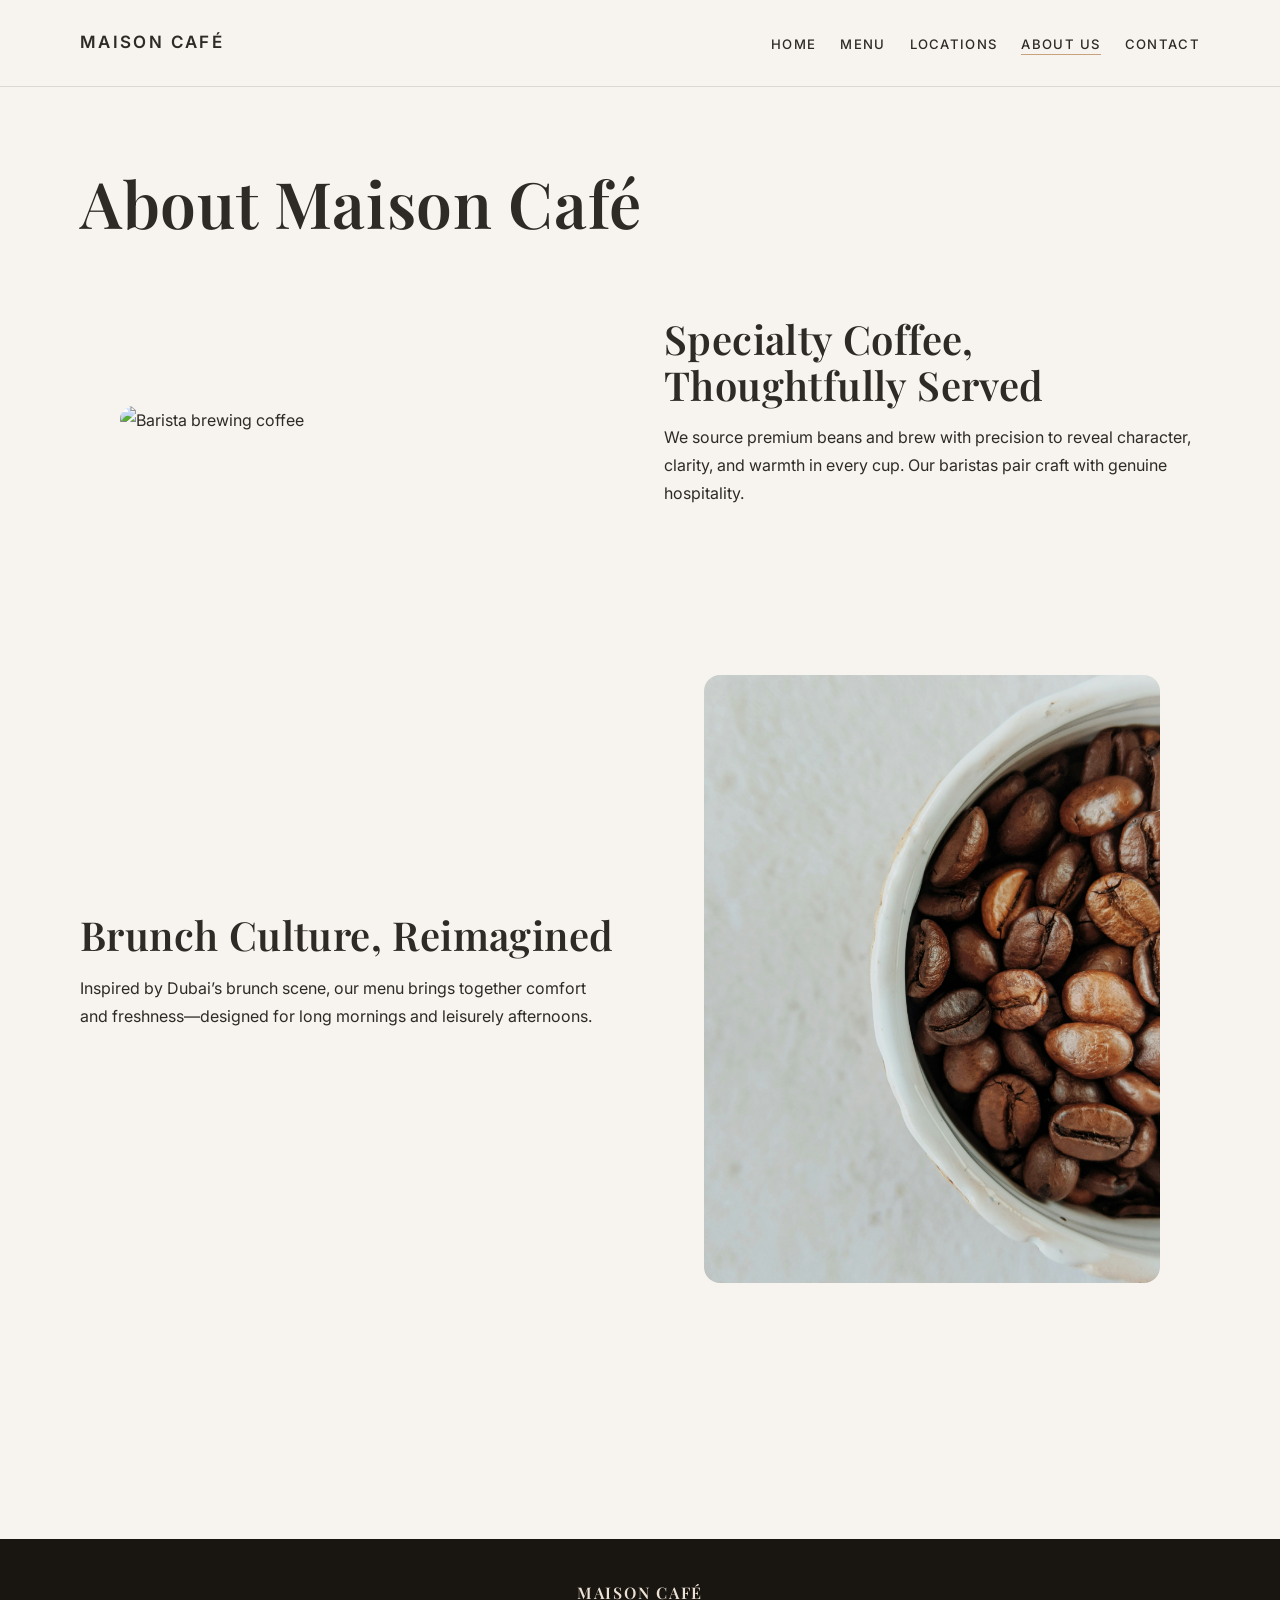
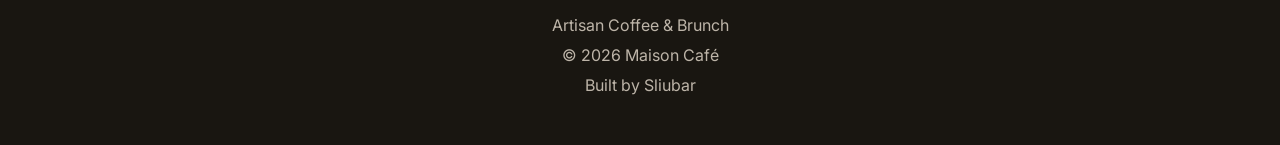
==== commit 5461cf52: "Fix malformed homepage HTML structure formatting" ====
--- a/about.html
+++ b/about.html
@@ -8,7 +8,6 @@
   <link rel="stylesheet" href="style.css" />
 </head>
 <body>
-  <div class="scroll-progress" aria-hidden="true"></div>
   <header class="site-header">
     <nav class="nav container">
       <a class="brand" href="index.html">Maison Café</a>
@@ -27,19 +26,19 @@
     <h1 class="page-title">About Maison Café</h1>
 
     <section class="split section-tight">
-      <figure class="parallax-image-wrap shadow parallax-item"><img src="images/barista.jpg" alt="Barista brewing coffee" class="rounded" /></figure>
+      <figure class="image-frame parallax-item"><img src="images/barista.jpg" alt="Barista brewing coffee" /></figure>
       <div class="panel">
         <h2>Specialty Coffee, Thoughtfully Served</h2>
-        <p>We source premium beans and focus on precise brewing methods to reveal every note and aroma. Our baristas combine craftsmanship with warm hospitality in every cup.</p>
+        <p>We source premium beans and brew with precision to reveal character, clarity, and warmth in every cup. Our baristas pair craft with genuine hospitality.</p>
       </div>
     </section>
 
     <section class="split section-tight">
       <div class="panel">
         <h2>Brunch Culture, Reimagined</h2>
-        <p>Inspired by Dubai’s vibrant brunch scene, our kitchen serves fresh, balanced plates designed for slow mornings, beautiful conversations, and memorable flavors.</p>
+        <p>Inspired by Dubai’s brunch scene, our menu brings together comfort and freshness—designed for long mornings and leisurely afternoons.</p>
       </div>
-      <figure class="parallax-image-wrap shadow parallax-item"><img src="images/coffee-beans.jpg" alt="Coffee beans close-up" class="rounded" /></figure>
+      <figure class="image-frame parallax-item"><img src="images/coffee-beans.jpg" alt="Coffee beans close-up" /></figure>
     </section>
   </main>
 
--- a/style.css
+++ b/style.css
@@ -1,19 +1,15 @@
-@import url('https://fonts.cdnfonts.com/css/maroni');
-@import url('https://fonts.cdnfonts.com/css/brockmann');
+@import url('https://fonts.googleapis.com/css2?family=Inter:wght@400;500;600&family=Playfair+Display:wght@500;600;700&display=swap');
 
 :root {
-  --font-main: Metropolis, Helvetica Neue;
+  --font-main: 'Inter', 'Helvetica Neue', Arial, sans-serif;
+  --font-display: 'Playfair Display', Georgia, serif;
   --bg: #F7F4EF;
-  --surface: #FFFCF8;
+  --surface: #FCF8F2;
   --text: #2E2A25;
-  --muted: #6a6058;
+  --muted: #6A615A;
   --accent: #C7A27C;
-  --accent-dark: #a88056;
-  --line: rgba(46, 42, 37, 0.12);
-  --glass: rgba(247, 244, 239, 0.72);
-  --shadow-soft: 0 16px 45px rgba(46, 42, 37, 0.11);
-  --shadow-card: 0 10px 30px rgba(46, 42, 37, 0.1);
-  --radius: 22px;
+  --line: rgba(46, 42, 37, 0.14);
+  --radius: 16px;
 }
 
 * { box-sizing: border-box; }
@@ -22,281 +18,286 @@
 body {
   font-family: var(--font-main);
   color: var(--text);
-  background: radial-gradient(circle at 20% 0%, #fdfaf6 0%, var(--bg) 45%);
-  line-height: 1.7;
+  background: var(--bg);
+  line-height: 1.75;
 }
 img { max-width: 100%; display: block; }
 a { color: inherit; text-decoration: none; }
 
-.scroll-progress {
-  position: fixed;
-  top: 0;
-  left: 0;
-  height: 3px;
-  width: 0;
-  z-index: 2200;
-  background: linear-gradient(90deg, var(--accent-dark), var(--accent));
-}
-
-.container { width: min(1180px, 92%); margin-inline: auto; }
-.section { padding: 6rem 0; }
-.section-tight { padding: 2.5rem 0 3.5rem; }
+.container { width: min(1120px, 92%); margin-inline: auto; }
+.section { padding: 9rem 0; }
+.section-tight { padding: 3.5rem 0 5rem; }
 
 .site-header {
   position: sticky;
   top: 0;
-  z-index: 2000;
-  background: var(--glass);
-  border-bottom: 1px solid transparent;
-  backdrop-filter: blur(8px);
-  transition: .35s ease;
-}
-.site-header.scrolled {
-  border-bottom-color: var(--line);
-  backdrop-filter: blur(16px);
-  box-shadow: 0 10px 22px rgba(46, 42, 37, 0.08);
+  z-index: 1000;
+  background: rgba(247, 244, 239, 0.95);
+  border-bottom: 1px solid var(--line);
+  transition: padding .3s ease;
 }
 .nav {
-  min-height: 84px;
+  min-height: 86px;
   display: flex;
   align-items: center;
   justify-content: space-between;
   gap: 1rem;
-  transition: min-height .35s ease;
-}
-.site-header.scrolled .nav { min-height: 68px; }
+}
 .brand {
-  font-size: 1.42rem;
-  letter-spacing: 0.08em;
+  font-family: var(--font-main);
+  letter-spacing: .14em;
   text-transform: uppercase;
+  font-size: 1.06rem;
   font-weight: 600;
 }
-.nav-links { list-style: none; display: flex; gap: 1.55rem; margin: 0; padding: 0; }
+.nav-links {
+  list-style: none;
+  display: flex;
+  gap: 1.5rem;
+  margin: 0;
+  padding: 0;
+}
 .nav-links a {
   position: relative;
-  padding-bottom: 0.2rem;
-  font-size: .92rem;
-  letter-spacing: .08em;
+  font-family: var(--font-main);
   text-transform: uppercase;
+  letter-spacing: .1em;
+  font-size: .82rem;
+  font-weight: 500;
+  padding-bottom: .2rem;
 }
 .nav-links a::after {
   content: '';
   position: absolute;
-  bottom: -1px;
   left: 0;
+  bottom: 0;
   width: 0;
-  height: 1.5px;
+  height: 1px;
   background: var(--accent);
-  transition: width .32s ease;
+  transition: width .3s ease;
 }
 .nav-links a:hover::after,
 .nav-links a.active::after { width: 100%; }
-.menu-toggle { display: none; border: 0; background: transparent; font-size: 1.4rem; color: var(--text); }
+.menu-toggle { display: none; border: 0; background: transparent; font-size: 1.3rem; color: var(--text); }
 
 .hero {
-  min-height: 100vh;
+  min-height: 92vh;
   display: flex;
   align-items: center;
   justify-content: center;
   position: relative;
-  overflow: hidden;
-}
-.hero::before {
-  content: '';
-  position: absolute;
-  inset: 0;
   background-image: var(--hero-image);
   background-size: cover;
   background-position: center;
-  transform: scale(1.06);
-  animation: heroZoom 8s ease-out forwards;
-  will-change: transform;
-}
-@keyframes heroZoom { to { transform: scale(1.13); } }
+  text-align: center;
+}
 .hero-overlay {
   position: absolute;
   inset: 0;
-  background:
-    radial-gradient(circle at 70% 20%, rgba(199,162,124,0.14) 0%, transparent 40%),
-    linear-gradient(105deg, rgba(20, 16, 12, 0.7), rgba(20, 16, 12, 0.25));
+  background: linear-gradient(180deg, rgba(33,25,19,0.25), rgba(33,25,19,0.45));
 }
 .hero-content {
   position: relative;
   color: #fff;
-  padding: 7rem 0;
-  max-width: 760px;
+  max-width: 780px;
+  padding: 6.5rem 0;
 }
 .eyebrow {
   text-transform: uppercase;
-  letter-spacing: .26em;
+  letter-spacing: .22em;
   font-size: .75rem;
-  opacity: .92;
   margin-bottom: .9rem;
 }
-h1, h2, h3, h4, h5, h6 {
+h1, h2, h3 {
   margin-top: 0;
-  line-height: 1.1;
-  letter-spacing: -0.02em;
+  font-family: var(--font-display);
+  line-height: 1.14;
   font-weight: 600;
-}
-.hero h1 { font-size: clamp(3.2rem, 9vw, 7rem); margin: 0 0 1rem; }
-.hero p { font-size: clamp(1rem, 2vw, 1.32rem); max-width: 560px; }
+  letter-spacing: 0.01em;
+}
+
+h1 { font-size: 60px; }
+h2 { font-size: 36px; }
+.hero h1 { font-size: clamp(3.4rem, 6vw, 60px); margin-bottom: .75rem; }
+.hero p { font-family: var(--font-display); font-size: clamp(1.5rem, 2.7vw, 2.1rem); letter-spacing: 0.01em; margin: 0 auto 1.8rem; }
 
 .btn {
-  display: inline-flex;
-  align-items: center;
-  gap: .5rem;
+  display: inline-block;
   background: var(--accent);
   color: #fff;
-  padding: .95rem 1.5rem;
   border-radius: 999px;
+  padding: .88rem 1.45rem;
+  font-weight: 600;
+  transition: transform .25s ease, background .25s ease;
+}
+.btn:hover { transform: translateY(-2px); background: #b8926c; }
+
+.page-main { padding: 5rem 0 7rem; }
+.page-title {
+  font-size: clamp(3rem, 5vw, 4rem);
+  margin-bottom: 1.25rem;
+  letter-spacing: 0.01em;
+}
+.lead { color: var(--muted); max-width: 760px; margin-bottom: 2.2rem; }
+
+.split {
+  display: grid;
+  grid-template-columns: 1fr 1fr;
+  gap: 3rem;
+  align-items: center;
+}
+.rounded { border-radius: var(--radius); }
+.text-link { color: #7f6043; font-weight: 600; }
+
+.panel {
+  background: transparent;
   border: 0;
-  font-weight: 600;
-  letter-spacing: .03em;
-  box-shadow: 0 12px 24px rgba(199, 162, 124, .34);
-  transition: .3s ease;
-}
-.btn:hover { transform: translateY(-3px); box-shadow: 0 16px 30px rgba(199, 162, 124, .42); background: var(--accent-dark); }
-
-.page-main { padding: 4rem 0 6rem; }
-.page-title { font-size: clamp(2.4rem, 5vw, 4.3rem); margin-bottom: 1.2rem; }
-.lead { color: var(--muted); max-width: 760px; margin-bottom: 2.2rem; }
-
-.split { display: grid; grid-template-columns: 1fr 1fr; gap: 2.3rem; align-items: center; }
-.rounded { border-radius: var(--radius); }
-.shadow { box-shadow: var(--shadow-soft); }
-.text-link { color: var(--accent-dark); font-weight: 600; }
-
-.parallax-image-wrap {
-  position: relative;
+  padding: 0;
+}
+.panel h2 { font-size: clamp(2.25rem, 4vw, 2.5rem); margin-bottom: 1rem; }
+
+.image-frame {
   overflow: hidden;
   border-radius: var(--radius);
 }
-.parallax-image-wrap::after {
-  content: '';
-  position: absolute;
-  inset: 0;
-  background: radial-gradient(circle at 50% 50%, transparent 55%, rgba(18, 12, 8, 0.24) 100%);
-  pointer-events: none;
-}
-.parallax-image-wrap img {
+.image-frame img {
   width: 100%;
   height: 100%;
   object-fit: cover;
-  filter: sepia(.12) saturate(1.05) contrast(1.02);
-  transform: scale(1.02);
-  transition: transform .6s ease;
-}
-.parallax-image-wrap:hover img { transform: scale(1.08); }
-
-.panel, .menu-card, .location-card, .contact-form {
-  background: var(--surface);
+  transition: transform .8s ease;
+}
+.image-frame:hover img { transform: scale(1.04); }
+
+.feature-grid {
+  display: grid;
+  gap: 2.2rem;
+  grid-template-columns: repeat(3, 1fr);
+}
+.feature-item h3 { margin-bottom: .4rem; font-size: clamp(1.5rem, 2.2vw, 1.75rem); }
+.feature-item p { margin: 0; color: var(--muted); }
+.feature-item { transition: transform .3s ease; }
+.feature-item:hover { transform: translateY(-6px); }
+
+.menu-layout {
+  display: grid;
+  gap: 3rem;
+}
+.menu-block {
+  display: grid;
+  grid-template-columns: 340px 1fr;
+  gap: 2rem;
+  align-items: center;
+  padding: 2rem 0;
+  border-top: 1px solid var(--line);
+}
+.menu-block:last-child { border-bottom: 1px solid var(--line); }
+.menu-photo {
   border-radius: var(--radius);
-  border: 1px solid var(--line);
-  box-shadow: var(--shadow-card);
-}
-.panel { padding: 2rem; }
-
-.card-grid { display: grid; gap: 1.35rem; }
-.card-grid.three { grid-template-columns: repeat(3, 1fr); }
-.card-grid.four { grid-template-columns: repeat(4, 1fr); }
-.menu-card {
   overflow: hidden;
-  transition: transform .35s ease, box-shadow .35s ease;
-}
-.menu-card img {
+}
+.menu-photo img {
   width: 100%;
   aspect-ratio: 4/3;
   object-fit: cover;
-  transition: transform .6s cubic-bezier(.2,.6,.1,1);
-  filter: sepia(.08) saturate(1.05);
-}
-.menu-card:hover { transform: translateY(-8px); box-shadow: var(--shadow-soft); }
-.menu-card:hover img { transform: scale(1.08); }
-.card-content { padding: 1rem 1.1rem 1.25rem; }
-.card-content h3 { margin-bottom: .2rem; font-size: 1.1rem; }
-.card-content p { margin: 0; color: var(--accent-dark); font-weight: 700; }
-.menu-section-title { margin: 3.2rem 0 1rem; font-size: 2rem; }
-
-.location-card, .contact-form { padding: 1.7rem; }
+  filter: saturate(1.08) contrast(1.04);
+  transition: transform .7s ease;
+}
+.menu-photo:hover img { transform: scale(1.04); }
+.menu-title {
+  font-size: clamp(1.5rem, 2.5vw, 1.75rem);
+  margin-bottom: 1rem;
+}
+.menu-list {
+  list-style: none;
+  margin: 0;
+  padding: 0;
+}
+.menu-list li {
+  display: flex;
+  align-items: baseline;
+  gap: .75rem;
+  padding: .65rem 0;
+  border-bottom: 1px dashed rgba(46, 42, 37, 0.2);
+}
+.menu-list li::after {
+  content: "";
+  flex: 1;
+  border-bottom: 1px dotted rgba(46, 42, 37, 0.35);
+  transform: translateY(-.25rem);
+}
+.menu-list li:last-child { border-bottom: 0; }
+.menu-list span { color: var(--text); font-family: var(--font-display); font-size: 1.2rem; }
+.menu-list strong { font-weight: 500; font-family: var(--font-main); font-size: 1rem; letter-spacing: .04em; color: var(--muted); }
+
+.location-card,
+.contact-form {
+  background: var(--surface);
+  border: 1px solid var(--line);
+  border-radius: var(--radius);
+  padding: 1.6rem;
+}
 .map {
   width: 100%;
   min-height: 420px;
   border: 0;
   border-radius: var(--radius);
-  box-shadow: var(--shadow-soft);
-}
-
-.contact-form { display: grid; gap: 1rem; }
-.field { position: relative; }
-.field input,
-.field textarea {
+}
+
+.contact-form { display: grid; gap: .9rem; }
+label { font-size: .85rem; letter-spacing: .05em; text-transform: uppercase; color: var(--muted); }
+input, textarea {
   width: 100%;
-  padding: 1.2rem .95rem .55rem;
-  border-radius: 12px;
-  border: 1px solid var(--line);
+  border: 1px solid rgba(46, 42, 37, 0.22);
+  border-radius: 10px;
+  padding: .82rem .95rem;
+  background: #fff;
   font: inherit;
-  background: #fff;
-  box-shadow: inset 0 1px 0 rgba(255,255,255,.5), 0 6px 16px rgba(46, 42, 37, 0.05);
-}
-.field label {
-  position: absolute;
-  left: .9rem;
-  top: .95rem;
-  font-size: .84rem;
-  color: var(--muted);
-  transition: .24s ease;
-  pointer-events: none;
-}
-.field input:focus,
-.field textarea:focus { outline: none; border-color: rgba(199,162,124,.9); box-shadow: 0 0 0 4px rgba(199,162,124,.15); }
-.field input:focus + label,
-.field input:not(:placeholder-shown) + label,
-.field textarea:focus + label,
-.field textarea:not(:placeholder-shown) + label {
-  transform: translateY(-.55rem) scale(.88);
-  color: var(--accent-dark);
-}
+}
+textarea { resize: vertical; }
 
 .footer {
-  border-top: 1px solid rgba(199,162,124,0.2);
+  margin-top: 3rem;
   background: #191611;
-  color: #f3e7d9;
+  color: #ece1d4;
   padding: 2.8rem 0;
   text-align: center;
 }
-.footer h3 { font-size: 1.2rem; letter-spacing: .08em; text-transform: uppercase; margin-bottom: .5rem; }
-.footer p { margin: .15rem 0; color: rgba(243, 231, 217, .72); }
-.footer a:hover { color: var(--accent); }
-
-.reveal,
-.reveal-stagger > * {
+.footer h3 {
+  letter-spacing: .11em;
+  text-transform: uppercase;
+  font-size: 1rem;
+  margin-bottom: .55rem;
+}
+.footer p { margin: .12rem 0; color: rgba(236, 225, 212, 0.78); }
+
+.reveal {
   opacity: 0;
-  transform: translateY(28px);
-  transition: transform .8s cubic-bezier(.18,.71,.23,.99), opacity .8s ease;
-}
-.reveal.visible,
-.reveal-stagger > *.visible {
+  transform: translateY(24px);
+  transition: .9s ease;
+}
+.reveal.visible {
   opacity: 1;
   transform: none;
 }
 
 @media (max-width: 980px) {
-  .card-grid.four, .card-grid.three { grid-template-columns: repeat(2, 1fr); }
-  .split { grid-template-columns: 1fr; }
-  .hero { min-height: 92vh; }
+  .split { grid-template-columns: 1fr; gap: 2rem; }
+  .feature-grid { grid-template-columns: 1fr; gap: 1.4rem; }
+  .menu-block { grid-template-columns: 1fr; gap: 1.2rem; }
 }
 
 @media (max-width: 700px) {
+  h1 { font-size: 52px; }
+  h2 { font-size: 32px; }
   .hero h1 { font-size: clamp(2.8rem, 11vw, 3.4rem); }
   .hero p { font-size: clamp(1.2rem, 6vw, 1.6rem); }
   .menu-toggle { display: block; }
   .nav-links {
     position: absolute;
-    top: 70px;
+    top: 85px;
     left: 0;
     right: 0;
-    background: rgba(247,244,239,.96);
+    background: var(--bg);
     border-bottom: 1px solid var(--line);
     flex-direction: column;
     padding: 1rem 4%;
@@ -305,6 +306,5 @@
     transition: transform .25s ease;
   }
   .nav-links.open { transform: scaleY(1); }
-  .card-grid.four, .card-grid.three { grid-template-columns: 1fr; }
-  .hero h1 { font-size: clamp(2.7rem, 11vw, 4rem); }
-}
+  .section { padding: 5rem 0; }
+}
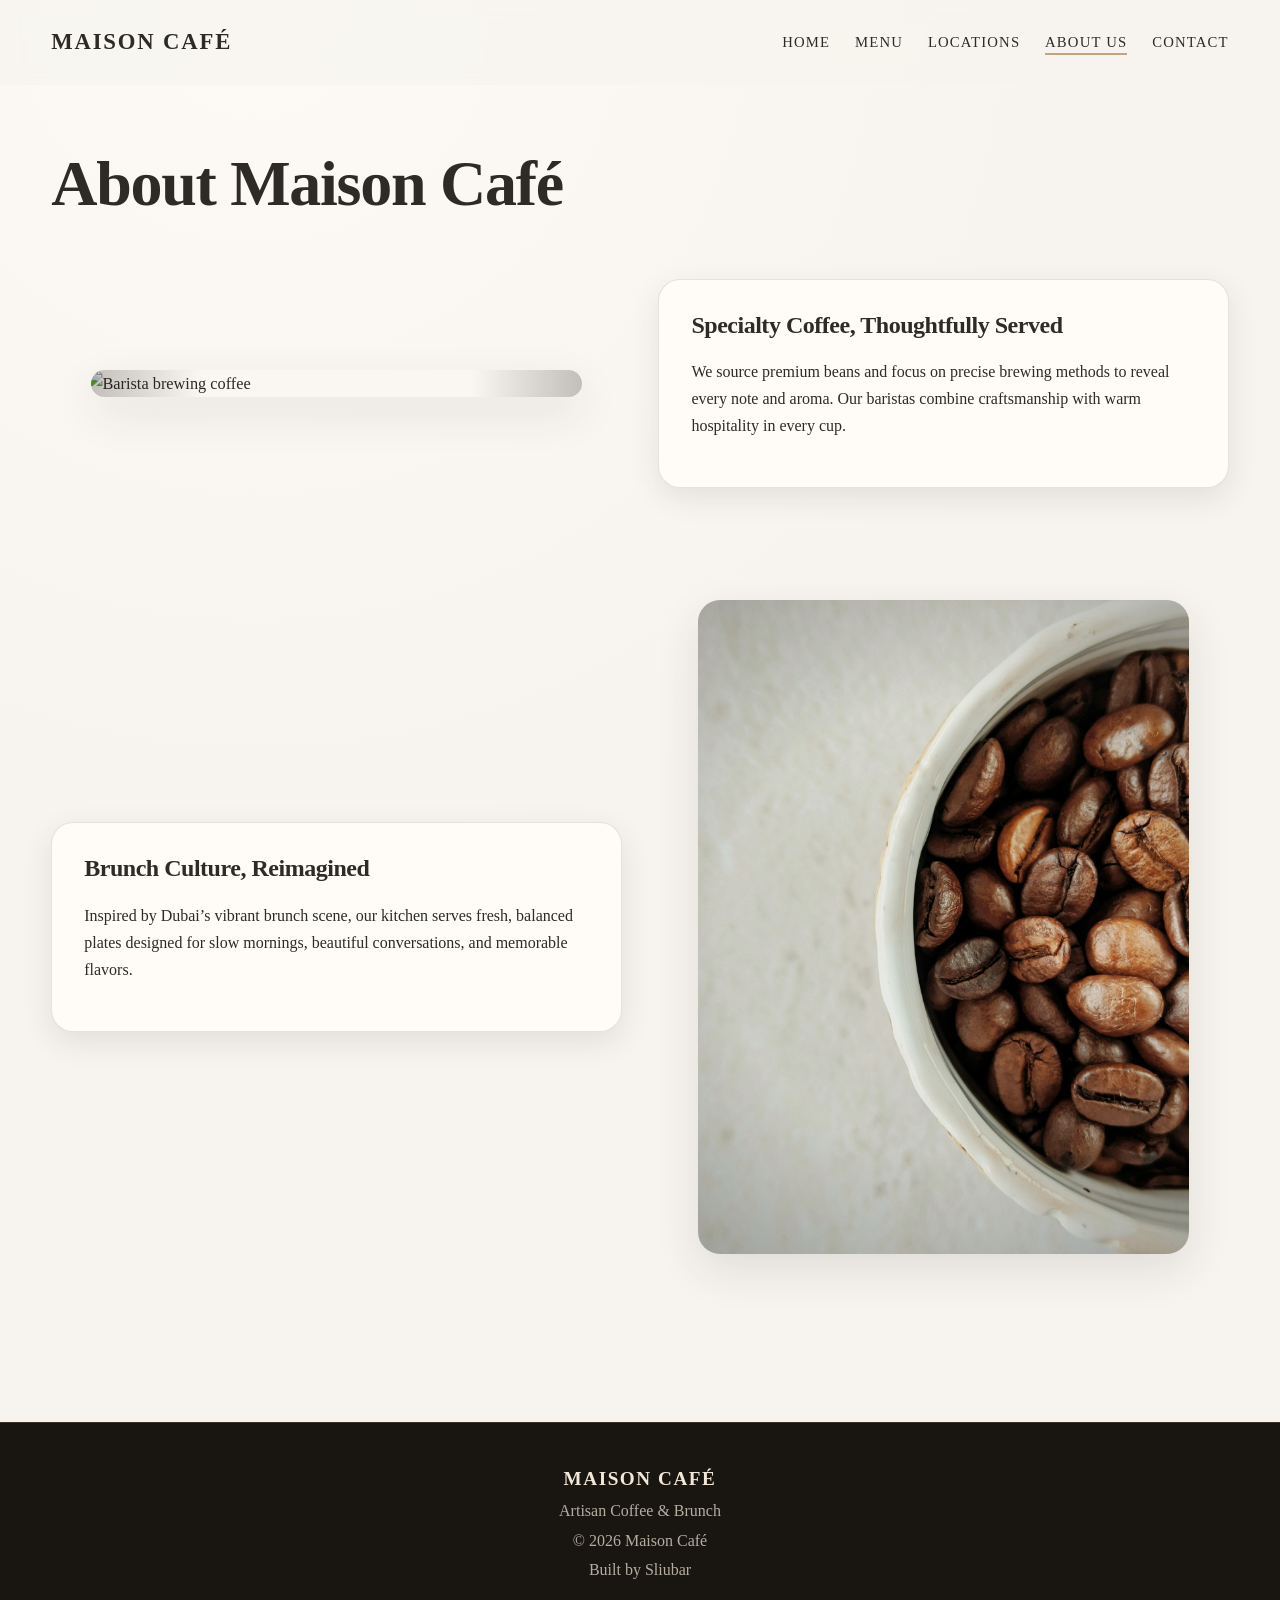
==== commit 2f21c25b: "Merge branch 'main' into codex/update-website-design-for-cafe-v4m4o3" ====
--- a/about.html
+++ b/about.html
@@ -8,6 +8,7 @@
   <link rel="stylesheet" href="style.css" />
 </head>
 <body>
+  <div class="scroll-progress" aria-hidden="true"></div>
   <header class="site-header">
     <nav class="nav container">
       <a class="brand" href="index.html">Maison Café</a>
@@ -26,19 +27,19 @@
     <h1 class="page-title">About Maison Café</h1>
 
     <section class="split section-tight">
-      <figure class="image-frame parallax-item"><img src="images/barista.jpg" alt="Barista brewing coffee" /></figure>
+      <figure class="parallax-image-wrap shadow parallax-item"><img src="images/barista.jpg" alt="Barista brewing coffee" class="rounded" /></figure>
       <div class="panel">
         <h2>Specialty Coffee, Thoughtfully Served</h2>
-        <p>We source premium beans and brew with precision to reveal character, clarity, and warmth in every cup. Our baristas pair craft with genuine hospitality.</p>
+        <p>We source premium beans and focus on precise brewing methods to reveal every note and aroma. Our baristas combine craftsmanship with warm hospitality in every cup.</p>
       </div>
     </section>
 
     <section class="split section-tight">
       <div class="panel">
         <h2>Brunch Culture, Reimagined</h2>
-        <p>Inspired by Dubai’s brunch scene, our menu brings together comfort and freshness—designed for long mornings and leisurely afternoons.</p>
+        <p>Inspired by Dubai’s vibrant brunch scene, our kitchen serves fresh, balanced plates designed for slow mornings, beautiful conversations, and memorable flavors.</p>
       </div>
-      <figure class="image-frame parallax-item"><img src="images/coffee-beans.jpg" alt="Coffee beans close-up" /></figure>
+      <figure class="parallax-image-wrap shadow parallax-item"><img src="images/coffee-beans.jpg" alt="Coffee beans close-up" class="rounded" /></figure>
     </section>
   </main>
 
--- a/style.css
+++ b/style.css
@@ -1,15 +1,19 @@
-@import url('https://fonts.googleapis.com/css2?family=Inter:wght@400;500;600&family=Playfair+Display:wght@500;600;700&display=swap');
+@import url('https://fonts.cdnfonts.com/css/maroni');
+@import url('https://fonts.cdnfonts.com/css/brockmann');
 
 :root {
-  --font-main: 'Inter', 'Helvetica Neue', Arial, sans-serif;
-  --font-display: 'Playfair Display', Georgia, serif;
+  --font-main: Metropolis, Helvetica Neue;
   --bg: #F7F4EF;
-  --surface: #FCF8F2;
+  --surface: #FFFCF8;
   --text: #2E2A25;
-  --muted: #6A615A;
+  --muted: #6a6058;
   --accent: #C7A27C;
-  --line: rgba(46, 42, 37, 0.14);
-  --radius: 16px;
+  --accent-dark: #a88056;
+  --line: rgba(46, 42, 37, 0.12);
+  --glass: rgba(247, 244, 239, 0.72);
+  --shadow-soft: 0 16px 45px rgba(46, 42, 37, 0.11);
+  --shadow-card: 0 10px 30px rgba(46, 42, 37, 0.1);
+  --radius: 22px;
 }
 
 * { box-sizing: border-box; }
@@ -18,286 +22,281 @@
 body {
   font-family: var(--font-main);
   color: var(--text);
-  background: var(--bg);
-  line-height: 1.75;
+  background: radial-gradient(circle at 20% 0%, #fdfaf6 0%, var(--bg) 45%);
+  line-height: 1.7;
 }
 img { max-width: 100%; display: block; }
 a { color: inherit; text-decoration: none; }
 
-.container { width: min(1120px, 92%); margin-inline: auto; }
-.section { padding: 9rem 0; }
-.section-tight { padding: 3.5rem 0 5rem; }
+.scroll-progress {
+  position: fixed;
+  top: 0;
+  left: 0;
+  height: 3px;
+  width: 0;
+  z-index: 2200;
+  background: linear-gradient(90deg, var(--accent-dark), var(--accent));
+}
+
+.container { width: min(1180px, 92%); margin-inline: auto; }
+.section { padding: 6rem 0; }
+.section-tight { padding: 2.5rem 0 3.5rem; }
 
 .site-header {
   position: sticky;
   top: 0;
-  z-index: 1000;
-  background: rgba(247, 244, 239, 0.95);
-  border-bottom: 1px solid var(--line);
-  transition: padding .3s ease;
+  z-index: 2000;
+  background: var(--glass);
+  border-bottom: 1px solid transparent;
+  backdrop-filter: blur(8px);
+  transition: .35s ease;
+}
+.site-header.scrolled {
+  border-bottom-color: var(--line);
+  backdrop-filter: blur(16px);
+  box-shadow: 0 10px 22px rgba(46, 42, 37, 0.08);
 }
 .nav {
-  min-height: 86px;
+  min-height: 84px;
   display: flex;
   align-items: center;
   justify-content: space-between;
   gap: 1rem;
-}
+  transition: min-height .35s ease;
+}
+.site-header.scrolled .nav { min-height: 68px; }
 .brand {
-  font-family: var(--font-main);
-  letter-spacing: .14em;
+  font-size: 1.42rem;
+  letter-spacing: 0.08em;
   text-transform: uppercase;
-  font-size: 1.06rem;
   font-weight: 600;
 }
-.nav-links {
-  list-style: none;
-  display: flex;
-  gap: 1.5rem;
-  margin: 0;
-  padding: 0;
-}
+.nav-links { list-style: none; display: flex; gap: 1.55rem; margin: 0; padding: 0; }
 .nav-links a {
   position: relative;
-  font-family: var(--font-main);
+  padding-bottom: 0.2rem;
+  font-size: .92rem;
+  letter-spacing: .08em;
   text-transform: uppercase;
-  letter-spacing: .1em;
-  font-size: .82rem;
-  font-weight: 500;
-  padding-bottom: .2rem;
 }
 .nav-links a::after {
   content: '';
   position: absolute;
+  bottom: -1px;
   left: 0;
-  bottom: 0;
   width: 0;
-  height: 1px;
+  height: 1.5px;
   background: var(--accent);
-  transition: width .3s ease;
+  transition: width .32s ease;
 }
 .nav-links a:hover::after,
 .nav-links a.active::after { width: 100%; }
-.menu-toggle { display: none; border: 0; background: transparent; font-size: 1.3rem; color: var(--text); }
+.menu-toggle { display: none; border: 0; background: transparent; font-size: 1.4rem; color: var(--text); }
 
 .hero {
-  min-height: 92vh;
+  min-height: 100vh;
   display: flex;
   align-items: center;
   justify-content: center;
   position: relative;
+  overflow: hidden;
+}
+.hero::before {
+  content: '';
+  position: absolute;
+  inset: 0;
   background-image: var(--hero-image);
   background-size: cover;
   background-position: center;
-  text-align: center;
-}
+  transform: scale(1.06);
+  animation: heroZoom 8s ease-out forwards;
+  will-change: transform;
+}
+@keyframes heroZoom { to { transform: scale(1.13); } }
 .hero-overlay {
   position: absolute;
   inset: 0;
-  background: linear-gradient(180deg, rgba(33,25,19,0.25), rgba(33,25,19,0.45));
+  background:
+    radial-gradient(circle at 70% 20%, rgba(199,162,124,0.14) 0%, transparent 40%),
+    linear-gradient(105deg, rgba(20, 16, 12, 0.7), rgba(20, 16, 12, 0.25));
 }
 .hero-content {
   position: relative;
   color: #fff;
-  max-width: 780px;
-  padding: 6.5rem 0;
+  padding: 7rem 0;
+  max-width: 760px;
 }
 .eyebrow {
   text-transform: uppercase;
-  letter-spacing: .22em;
+  letter-spacing: .26em;
   font-size: .75rem;
+  opacity: .92;
   margin-bottom: .9rem;
 }
-h1, h2, h3 {
+h1, h2, h3, h4, h5, h6 {
   margin-top: 0;
-  font-family: var(--font-display);
-  line-height: 1.14;
+  line-height: 1.1;
+  letter-spacing: -0.02em;
   font-weight: 600;
-  letter-spacing: 0.01em;
-}
-
-h1 { font-size: 60px; }
-h2 { font-size: 36px; }
-.hero h1 { font-size: clamp(3.4rem, 6vw, 60px); margin-bottom: .75rem; }
-.hero p { font-family: var(--font-display); font-size: clamp(1.5rem, 2.7vw, 2.1rem); letter-spacing: 0.01em; margin: 0 auto 1.8rem; }
+}
+.hero h1 { font-size: clamp(3.2rem, 9vw, 7rem); margin: 0 0 1rem; }
+.hero p { font-size: clamp(1rem, 2vw, 1.32rem); max-width: 560px; }
 
 .btn {
-  display: inline-block;
+  display: inline-flex;
+  align-items: center;
+  gap: .5rem;
   background: var(--accent);
   color: #fff;
+  padding: .95rem 1.5rem;
   border-radius: 999px;
-  padding: .88rem 1.45rem;
+  border: 0;
   font-weight: 600;
-  transition: transform .25s ease, background .25s ease;
-}
-.btn:hover { transform: translateY(-2px); background: #b8926c; }
-
-.page-main { padding: 5rem 0 7rem; }
-.page-title {
-  font-size: clamp(3rem, 5vw, 4rem);
-  margin-bottom: 1.25rem;
-  letter-spacing: 0.01em;
-}
+  letter-spacing: .03em;
+  box-shadow: 0 12px 24px rgba(199, 162, 124, .34);
+  transition: .3s ease;
+}
+.btn:hover { transform: translateY(-3px); box-shadow: 0 16px 30px rgba(199, 162, 124, .42); background: var(--accent-dark); }
+
+.page-main { padding: 4rem 0 6rem; }
+.page-title { font-size: clamp(2.4rem, 5vw, 4.3rem); margin-bottom: 1.2rem; }
 .lead { color: var(--muted); max-width: 760px; margin-bottom: 2.2rem; }
 
-.split {
-  display: grid;
-  grid-template-columns: 1fr 1fr;
-  gap: 3rem;
-  align-items: center;
-}
+.split { display: grid; grid-template-columns: 1fr 1fr; gap: 2.3rem; align-items: center; }
 .rounded { border-radius: var(--radius); }
-.text-link { color: #7f6043; font-weight: 600; }
-
-.panel {
-  background: transparent;
-  border: 0;
-  padding: 0;
-}
-.panel h2 { font-size: clamp(2.25rem, 4vw, 2.5rem); margin-bottom: 1rem; }
-
-.image-frame {
+.shadow { box-shadow: var(--shadow-soft); }
+.text-link { color: var(--accent-dark); font-weight: 600; }
+
+.parallax-image-wrap {
+  position: relative;
   overflow: hidden;
   border-radius: var(--radius);
 }
-.image-frame img {
+.parallax-image-wrap::after {
+  content: '';
+  position: absolute;
+  inset: 0;
+  background: radial-gradient(circle at 50% 50%, transparent 55%, rgba(18, 12, 8, 0.24) 100%);
+  pointer-events: none;
+}
+.parallax-image-wrap img {
   width: 100%;
   height: 100%;
   object-fit: cover;
-  transition: transform .8s ease;
-}
-.image-frame:hover img { transform: scale(1.04); }
-
-.feature-grid {
-  display: grid;
-  gap: 2.2rem;
-  grid-template-columns: repeat(3, 1fr);
-}
-.feature-item h3 { margin-bottom: .4rem; font-size: clamp(1.5rem, 2.2vw, 1.75rem); }
-.feature-item p { margin: 0; color: var(--muted); }
-.feature-item { transition: transform .3s ease; }
-.feature-item:hover { transform: translateY(-6px); }
-
-.menu-layout {
-  display: grid;
-  gap: 3rem;
-}
-.menu-block {
-  display: grid;
-  grid-template-columns: 340px 1fr;
-  gap: 2rem;
-  align-items: center;
-  padding: 2rem 0;
-  border-top: 1px solid var(--line);
-}
-.menu-block:last-child { border-bottom: 1px solid var(--line); }
-.menu-photo {
+  filter: sepia(.12) saturate(1.05) contrast(1.02);
+  transform: scale(1.02);
+  transition: transform .6s ease;
+}
+.parallax-image-wrap:hover img { transform: scale(1.08); }
+
+.panel, .menu-card, .location-card, .contact-form {
+  background: var(--surface);
   border-radius: var(--radius);
+  border: 1px solid var(--line);
+  box-shadow: var(--shadow-card);
+}
+.panel { padding: 2rem; }
+
+.card-grid { display: grid; gap: 1.35rem; }
+.card-grid.three { grid-template-columns: repeat(3, 1fr); }
+.card-grid.four { grid-template-columns: repeat(4, 1fr); }
+.menu-card {
   overflow: hidden;
-}
-.menu-photo img {
+  transition: transform .35s ease, box-shadow .35s ease;
+}
+.menu-card img {
   width: 100%;
   aspect-ratio: 4/3;
   object-fit: cover;
-  filter: saturate(1.08) contrast(1.04);
-  transition: transform .7s ease;
-}
-.menu-photo:hover img { transform: scale(1.04); }
-.menu-title {
-  font-size: clamp(1.5rem, 2.5vw, 1.75rem);
-  margin-bottom: 1rem;
-}
-.menu-list {
-  list-style: none;
-  margin: 0;
-  padding: 0;
-}
-.menu-list li {
-  display: flex;
-  align-items: baseline;
-  gap: .75rem;
-  padding: .65rem 0;
-  border-bottom: 1px dashed rgba(46, 42, 37, 0.2);
-}
-.menu-list li::after {
-  content: "";
-  flex: 1;
-  border-bottom: 1px dotted rgba(46, 42, 37, 0.35);
-  transform: translateY(-.25rem);
-}
-.menu-list li:last-child { border-bottom: 0; }
-.menu-list span { color: var(--text); font-family: var(--font-display); font-size: 1.2rem; }
-.menu-list strong { font-weight: 500; font-family: var(--font-main); font-size: 1rem; letter-spacing: .04em; color: var(--muted); }
-
-.location-card,
-.contact-form {
-  background: var(--surface);
-  border: 1px solid var(--line);
-  border-radius: var(--radius);
-  padding: 1.6rem;
-}
+  transition: transform .6s cubic-bezier(.2,.6,.1,1);
+  filter: sepia(.08) saturate(1.05);
+}
+.menu-card:hover { transform: translateY(-8px); box-shadow: var(--shadow-soft); }
+.menu-card:hover img { transform: scale(1.08); }
+.card-content { padding: 1rem 1.1rem 1.25rem; }
+.card-content h3 { margin-bottom: .2rem; font-size: 1.1rem; }
+.card-content p { margin: 0; color: var(--accent-dark); font-weight: 700; }
+.menu-section-title { margin: 3.2rem 0 1rem; font-size: 2rem; }
+
+.location-card, .contact-form { padding: 1.7rem; }
 .map {
   width: 100%;
   min-height: 420px;
   border: 0;
   border-radius: var(--radius);
-}
-
-.contact-form { display: grid; gap: .9rem; }
-label { font-size: .85rem; letter-spacing: .05em; text-transform: uppercase; color: var(--muted); }
-input, textarea {
+  box-shadow: var(--shadow-soft);
+}
+
+.contact-form { display: grid; gap: 1rem; }
+.field { position: relative; }
+.field input,
+.field textarea {
   width: 100%;
-  border: 1px solid rgba(46, 42, 37, 0.22);
-  border-radius: 10px;
-  padding: .82rem .95rem;
+  padding: 1.2rem .95rem .55rem;
+  border-radius: 12px;
+  border: 1px solid var(--line);
+  font: inherit;
   background: #fff;
-  font: inherit;
-}
-textarea { resize: vertical; }
+  box-shadow: inset 0 1px 0 rgba(255,255,255,.5), 0 6px 16px rgba(46, 42, 37, 0.05);
+}
+.field label {
+  position: absolute;
+  left: .9rem;
+  top: .95rem;
+  font-size: .84rem;
+  color: var(--muted);
+  transition: .24s ease;
+  pointer-events: none;
+}
+.field input:focus,
+.field textarea:focus { outline: none; border-color: rgba(199,162,124,.9); box-shadow: 0 0 0 4px rgba(199,162,124,.15); }
+.field input:focus + label,
+.field input:not(:placeholder-shown) + label,
+.field textarea:focus + label,
+.field textarea:not(:placeholder-shown) + label {
+  transform: translateY(-.55rem) scale(.88);
+  color: var(--accent-dark);
+}
 
 .footer {
-  margin-top: 3rem;
+  border-top: 1px solid rgba(199,162,124,0.2);
   background: #191611;
-  color: #ece1d4;
+  color: #f3e7d9;
   padding: 2.8rem 0;
   text-align: center;
 }
-.footer h3 {
-  letter-spacing: .11em;
-  text-transform: uppercase;
-  font-size: 1rem;
-  margin-bottom: .55rem;
-}
-.footer p { margin: .12rem 0; color: rgba(236, 225, 212, 0.78); }
-
-.reveal {
+.footer h3 { font-size: 1.2rem; letter-spacing: .08em; text-transform: uppercase; margin-bottom: .5rem; }
+.footer p { margin: .15rem 0; color: rgba(243, 231, 217, .72); }
+.footer a:hover { color: var(--accent); }
+
+.reveal,
+.reveal-stagger > * {
   opacity: 0;
-  transform: translateY(24px);
-  transition: .9s ease;
-}
-.reveal.visible {
+  transform: translateY(28px);
+  transition: transform .8s cubic-bezier(.18,.71,.23,.99), opacity .8s ease;
+}
+.reveal.visible,
+.reveal-stagger > *.visible {
   opacity: 1;
   transform: none;
 }
 
 @media (max-width: 980px) {
-  .split { grid-template-columns: 1fr; gap: 2rem; }
-  .feature-grid { grid-template-columns: 1fr; gap: 1.4rem; }
-  .menu-block { grid-template-columns: 1fr; gap: 1.2rem; }
+  .card-grid.four, .card-grid.three { grid-template-columns: repeat(2, 1fr); }
+  .split { grid-template-columns: 1fr; }
+  .hero { min-height: 92vh; }
 }
 
 @media (max-width: 700px) {
-  h1 { font-size: 52px; }
-  h2 { font-size: 32px; }
   .hero h1 { font-size: clamp(2.8rem, 11vw, 3.4rem); }
   .hero p { font-size: clamp(1.2rem, 6vw, 1.6rem); }
   .menu-toggle { display: block; }
   .nav-links {
     position: absolute;
-    top: 85px;
+    top: 70px;
     left: 0;
     right: 0;
-    background: var(--bg);
+    background: rgba(247,244,239,.96);
     border-bottom: 1px solid var(--line);
     flex-direction: column;
     padding: 1rem 4%;
@@ -306,5 +305,6 @@
     transition: transform .25s ease;
   }
   .nav-links.open { transform: scaleY(1); }
-  .section { padding: 5rem 0; }
-}
+  .card-grid.four, .card-grid.three { grid-template-columns: 1fr; }
+  .hero h1 { font-size: clamp(2.7rem, 11vw, 4rem); }
+}
